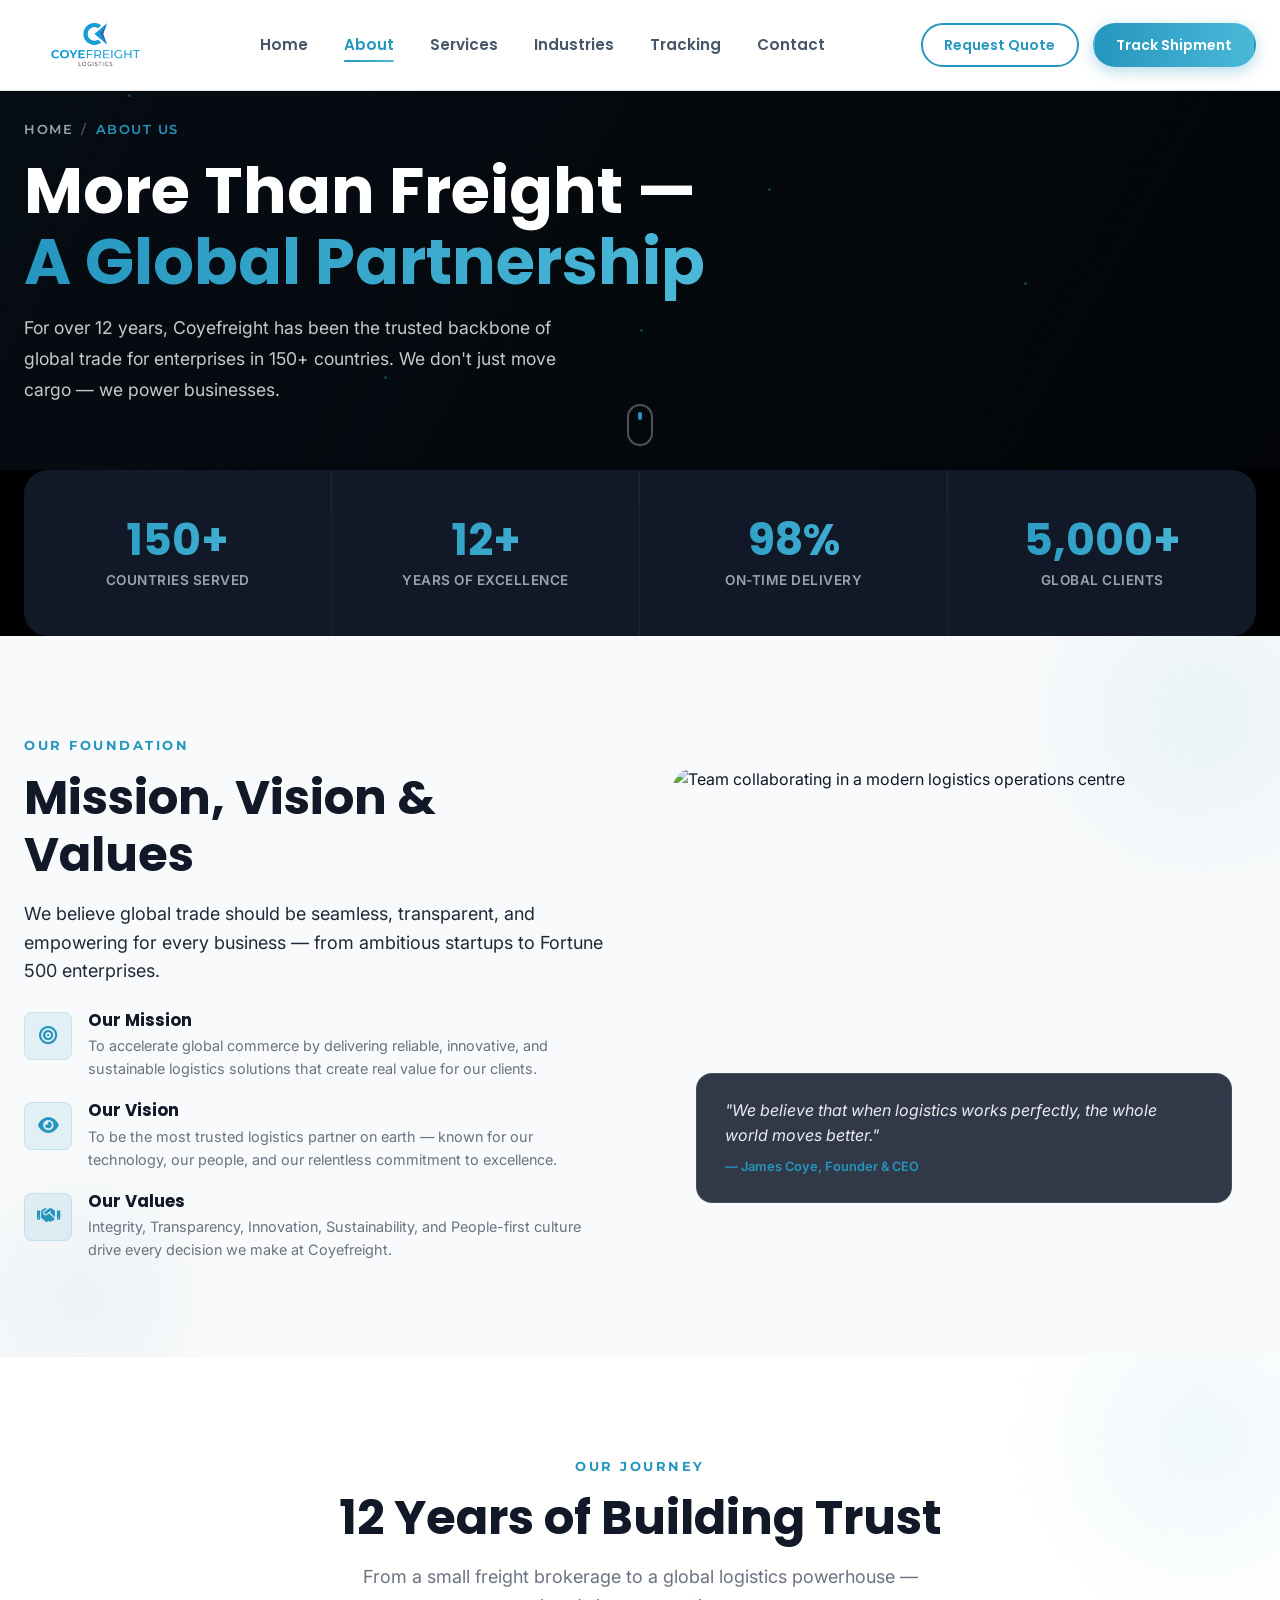
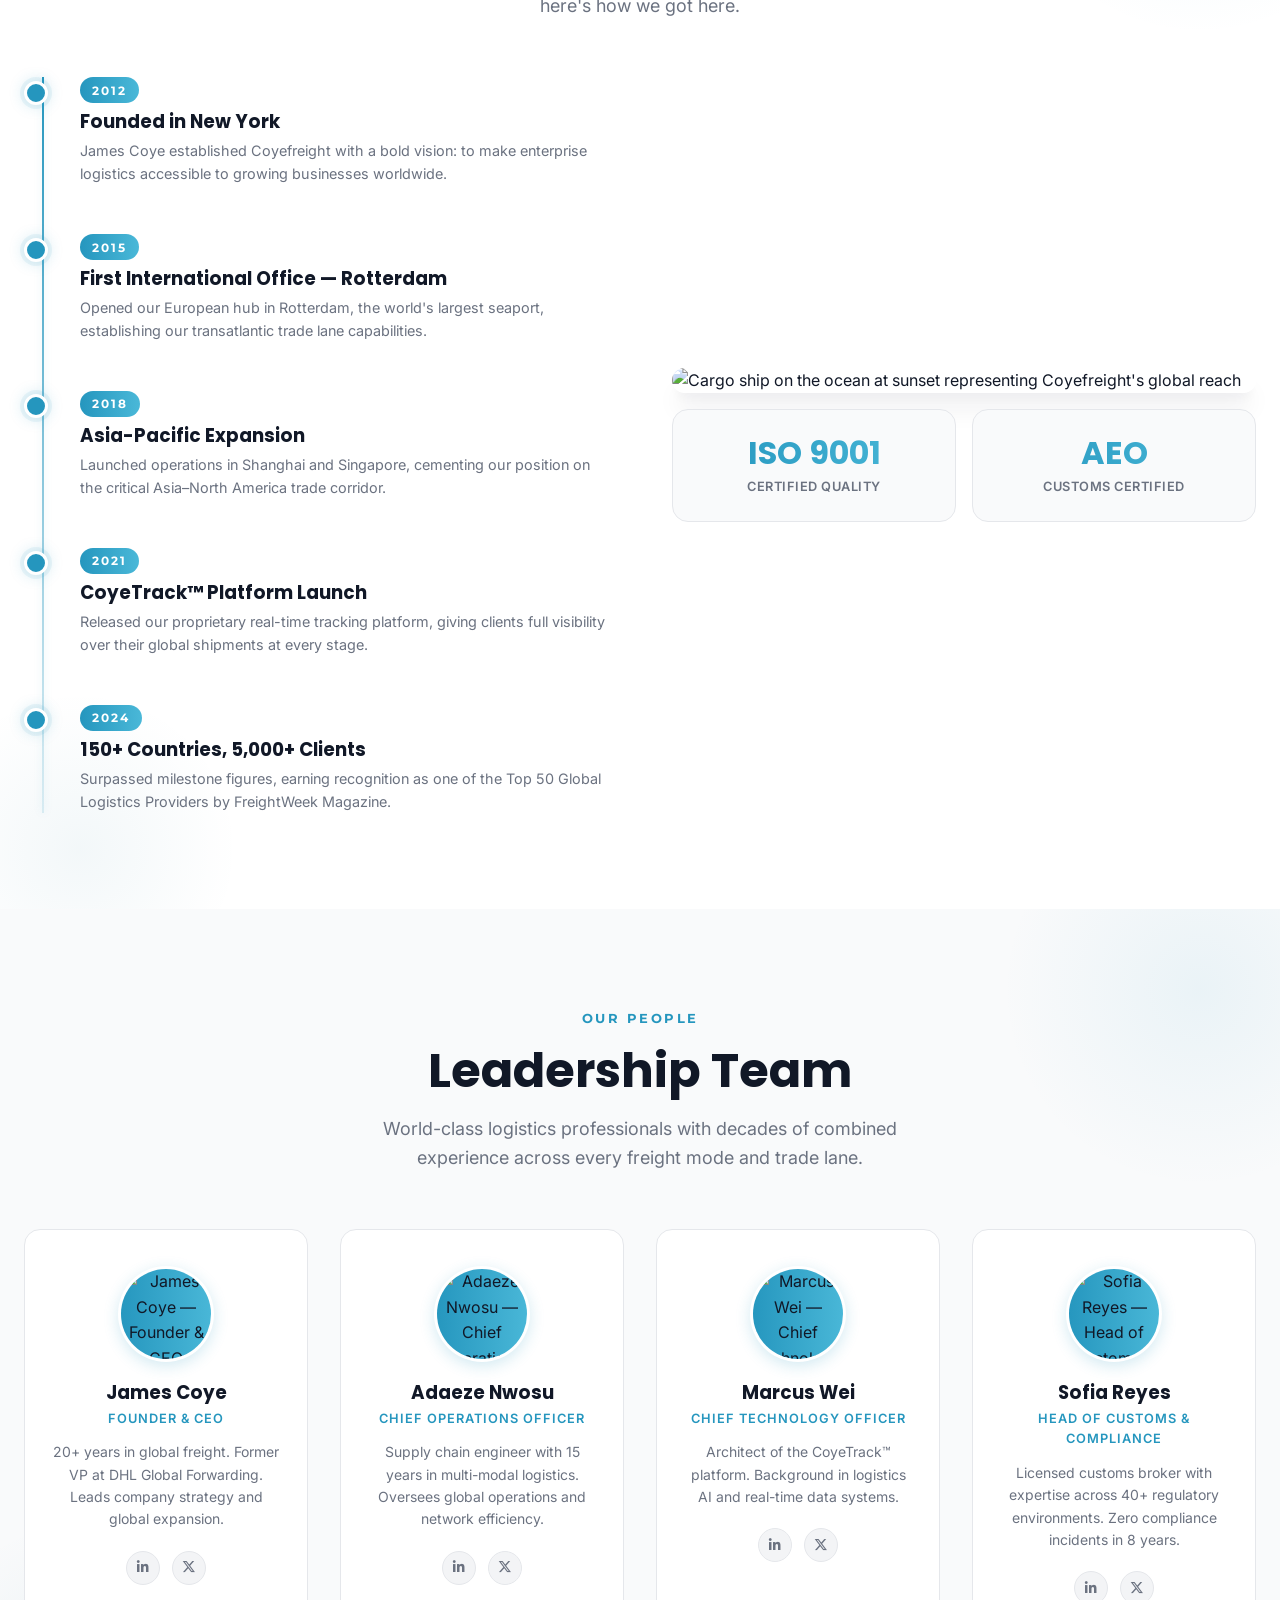
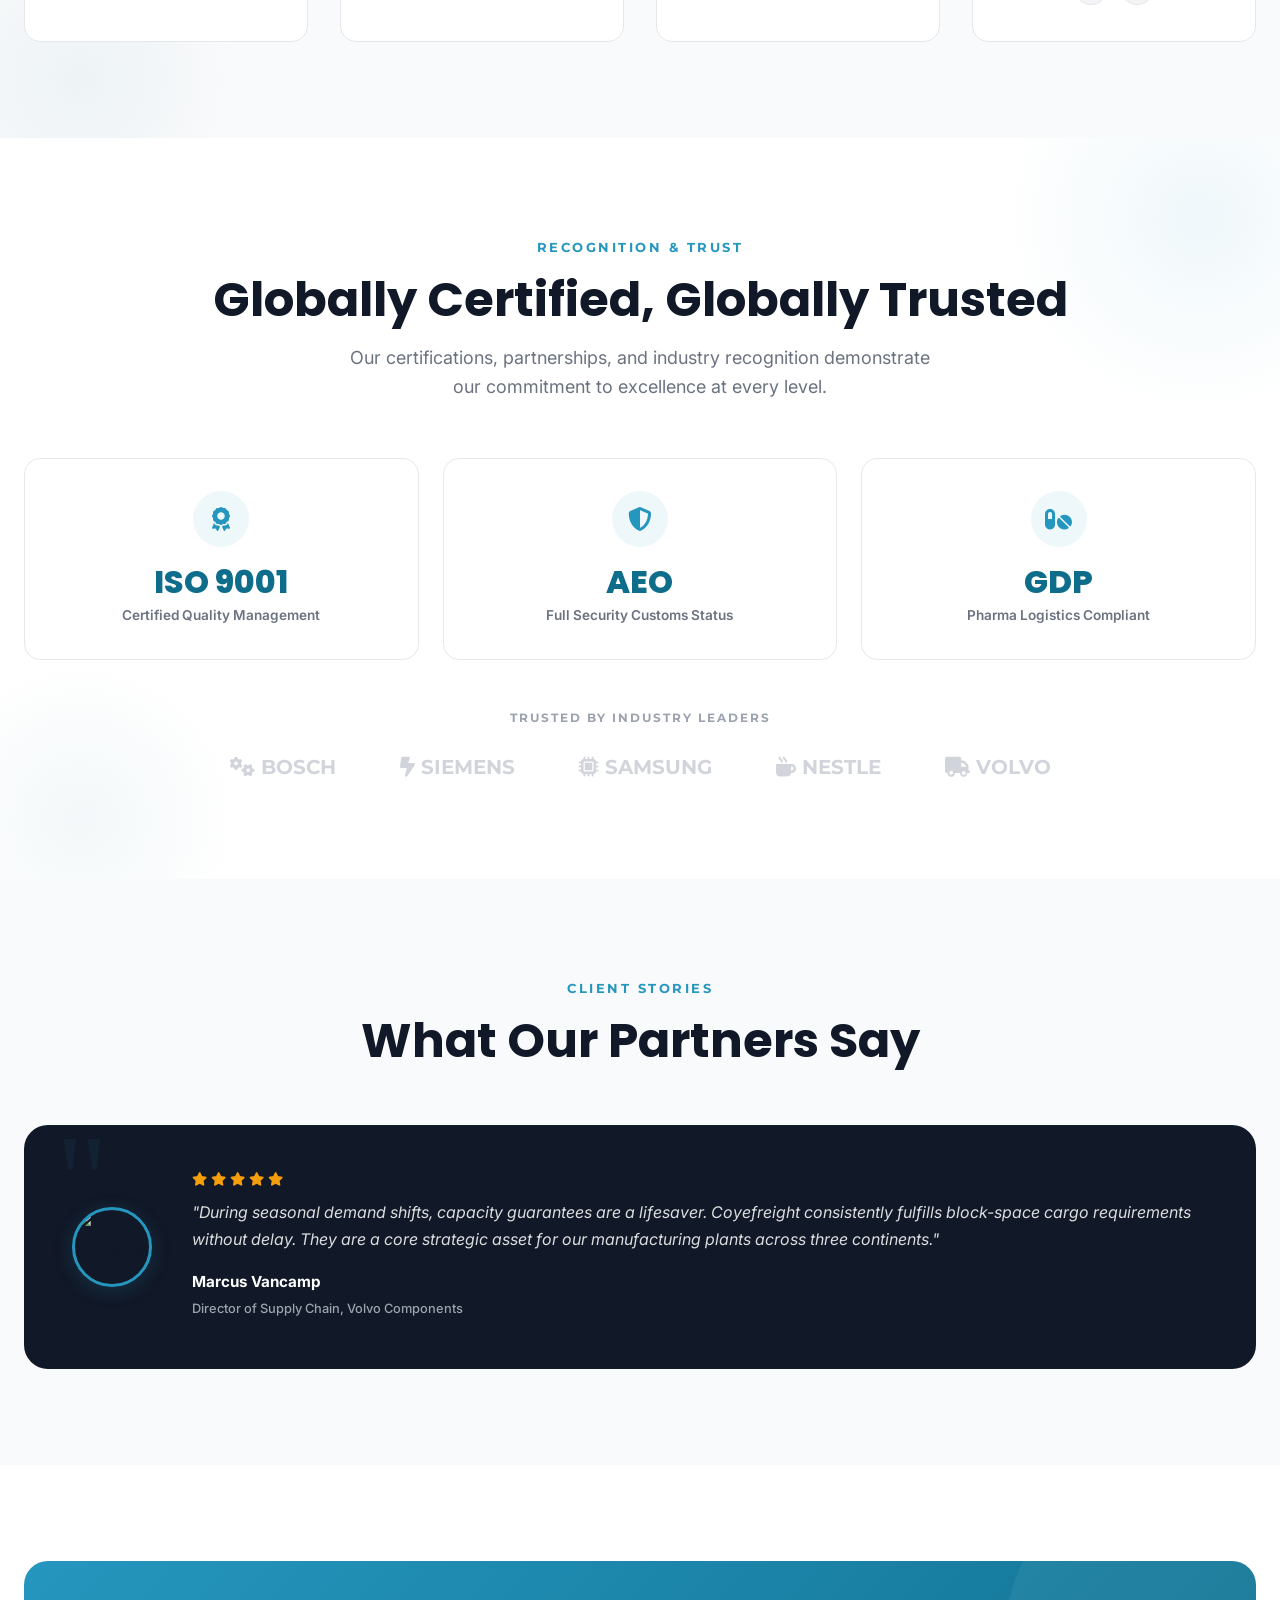
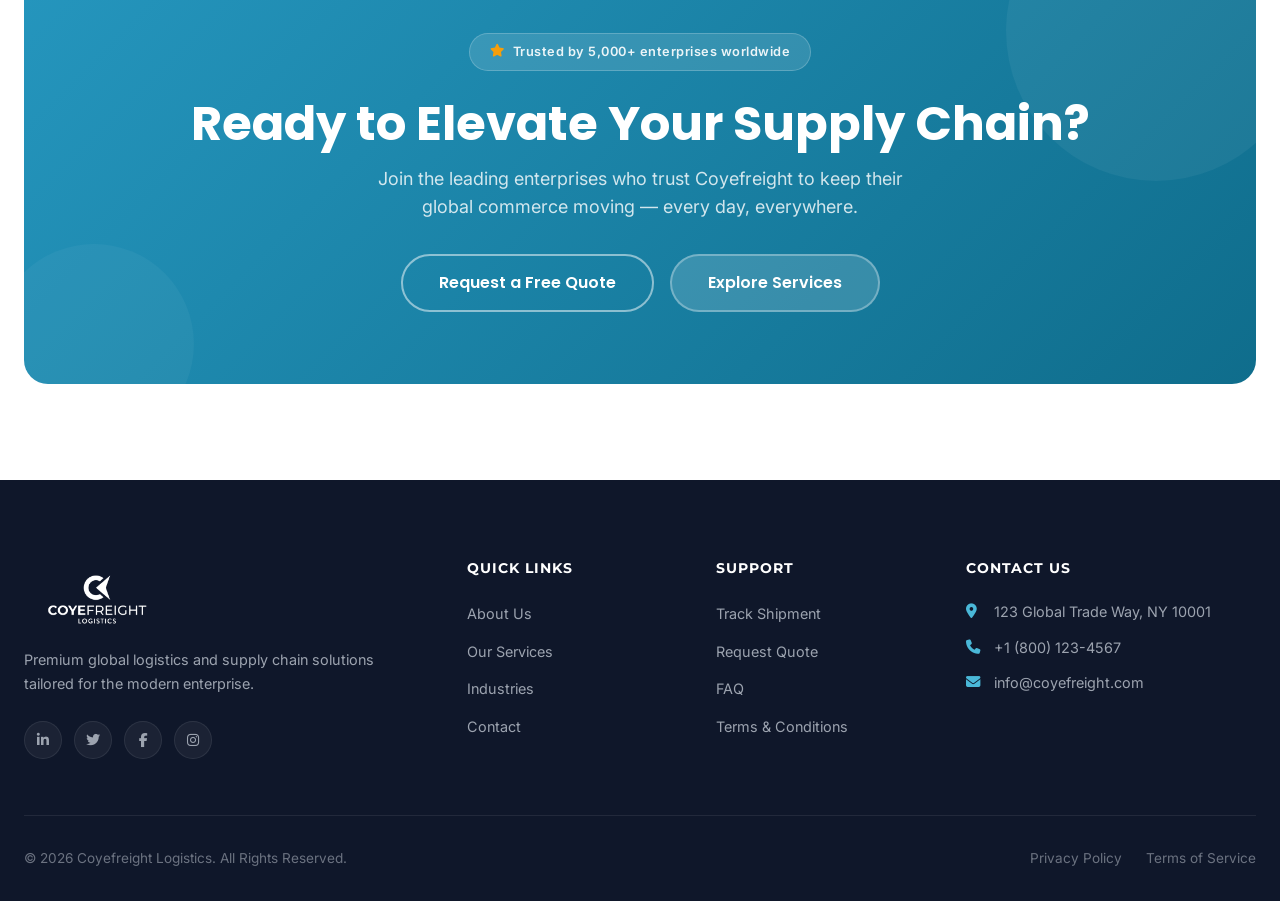
==== about.html @ 5f4f43d6 "Add files via upload coyefreight logistics" ====
<!DOCTYPE html>
<html lang="en">
<head>
    <meta charset="UTF-8">
    <meta name="viewport" content="width=device-width, initial-scale=1.0">
    <meta name="description" content="Learn about Coyefreight Logistics — our story, mission, global team, and the values that make us the world's most trusted freight forwarding partner.">
    <meta name="author" content="Coyefreight Logistics">
    <meta name="keywords" content="about Coyefreight, logistics company, freight forwarder, supply chain partner, global logistics team">
    <meta property="og:type" content="website">
    <meta property="og:url" content="https://www.coyefreight.com/about">
    <meta property="og:title" content="About Us | Coyefreight Logistics">
    <meta property="og:description" content="Over a decade of supply chain excellence. Discover who we are, what drives us, and how we deliver the world.">
    <meta property="og:image" content="https://images.unsplash.com/photo-1553413077-190dd305871c?q=80&w=1200&auto=format&fit=crop">
    <title>About Us | Coyefreight Logistics</title>

    <link rel="preconnect" href="https://fonts.googleapis.com">
    <link rel="preconnect" href="https://fonts.gstatic.com" crossorigin>
    <link href="https://fonts.googleapis.com/css2?family=Inter:wght@400;500;600;700&family=Montserrat:wght@600;700&family=Poppins:wght@500;600;700;800&display=swap" rel="stylesheet">
    <link rel="stylesheet" href="https://cdnjs.cloudflare.com/ajax/libs/font-awesome/6.4.0/css/all.min.css">

    <link rel="stylesheet" href="css/variables.css">
    <link rel="stylesheet" href="css/base.css">
    <link rel="stylesheet" href="css/components.css">
    <link rel="stylesheet" href="css/animations.css">
    <link rel="stylesheet" href="css/style.css">
    <link rel="stylesheet" href="css/pages.css">
</head>
<body>

    <!-- Header -->
    <header class="header scrolled" id="site-header">
        <div class="container nav-container">
            <a href="index.html" class="logo" aria-label="Coyefreight — Home">
                <img src="assets/images/coye-main%20logo.png" alt="Coyefreight Logistics Logo" class="logo-img">
            </a>
            <nav class="nav-menu" aria-label="Main navigation">
                <a href="index.html"      class="nav-link">Home</a>
                <a href="about.html"      class="nav-link active" aria-current="page">About</a>
                <a href="services.html"   class="nav-link">Services</a>
                <a href="industries.html" class="nav-link">Industries</a>
                <a href="tracking.html"   class="nav-link">Tracking</a>
                <a href="contact.html"    class="nav-link">Contact</a>
            </nav>
            <div class="nav-actions">
                <a href="contact.html#quote" class="btn btn-outline-dark">Request Quote</a>
                <a href="tracking.html"      class="btn btn-primary">Track Shipment</a>
            </div>
            <button class="mobile-menu-btn" id="mobile-menu-btn" aria-label="Toggle menu" aria-expanded="false" aria-controls="mobile-menu">
                <i class="fa-solid fa-bars" aria-hidden="true"></i>
            </button>
        </div>
        <div class="mobile-menu" id="mobile-menu" aria-hidden="true">
            <nav>
                <a href="index.html"      class="mobile-nav-link">Home</a>
                <a href="about.html"      class="mobile-nav-link">About</a>
                <a href="services.html"   class="mobile-nav-link">Services</a>
                <a href="industries.html" class="mobile-nav-link">Industries</a>
                <a href="tracking.html"   class="mobile-nav-link">Tracking</a>
                <a href="contact.html"    class="mobile-nav-link">Contact</a>
            </nav>
            <div class="mobile-nav-actions">
                <a href="contact.html#quote" class="btn btn-outline-dark">Request Quote</a>
                <a href="tracking.html"      class="btn btn-primary">Track Shipment</a>
            </div>
        </div>
    </header>

    <main>

        <!-- ============================================================ -->
        <!-- Page Hero — Premium                                          -->
        <!-- ============================================================ -->
        <section class="page-hero" aria-labelledby="about-hero-heading">
            <img src="https://images.unsplash.com/photo-1553413077-190dd305871c?q=80&w=2070&auto=format&fit=crop" alt="Global logistics team collaborating in a modern office" class="page-hero-bg" loading="eager">
            <div class="page-hero-overlay" aria-hidden="true"></div>
            <div class="page-hero-particles" aria-hidden="true">
                <span class="particle"></span><span class="particle"></span><span class="particle"></span>
                <span class="particle"></span><span class="particle"></span><span class="particle"></span>
            </div>
            <div class="container">
                <div class="page-hero-content animate-on-scroll fade-in-left">
                    <nav class="breadcrumb" aria-label="Breadcrumb">
                        <a href="index.html">Home</a>
                        <span class="sep" aria-hidden="true">/</span>
                        <span class="current">About Us</span>
                    </nav>
                    <h1 id="about-hero-heading">More Than Freight —<br><span class="gradient-text">A Global Partnership</span></h1>
                    <p>For over 12 years, Coyefreight has been the trusted backbone of global trade for enterprises in 150+ countries. We don't just move cargo — we power businesses.</p>
                </div>
            </div>
            <div class="page-hero-scroll" aria-hidden="true"></div>
        </section>

        <!-- ============================================================ -->
        <!-- Stats Bar — Animated Counters                                -->
        <!-- ============================================================ -->
        <section class="bg-black" style="padding: 0;" aria-label="Company statistics">
            <div class="container" style="padding-top:0; padding-bottom:0;">
                <div class="stats-bar animate-on-scroll">
                    <div class="stats-bar-item">
                        <h3 class="gradient-text" data-count="150" aria-label="150 plus countries">150+</h3>
                        <p>Countries Served</p>
                    </div>
                    <div class="stats-bar-item">
                        <h3 class="gradient-text" data-count="12" aria-label="12 plus years">12+</h3>
                        <p>Years of Excellence</p>
                    </div>
                    <div class="stats-bar-item">
                        <h3 class="gradient-text" data-count="98" aria-label="98 percent on-time">98%</h3>
                        <p>On-Time Delivery</p>
                    </div>
                    <div class="stats-bar-item">
                        <h3 class="gradient-text" data-count="5000" aria-label="5000 plus clients">5,000+</h3>
                        <p>Global Clients</p>
                    </div>
                </div>
            </div>
        </section>

        <!-- ============================================================ -->
        <!-- Mission & Vision — Premium Split                             -->
        <!-- ============================================================ -->
        <section class="bg-gray section-decorated" aria-labelledby="mission-heading">
            <div class="container">
                <div class="content-split animate-on-scroll">
                    <div>
                        <span class="section-subtitle">Our Foundation</span>
                        <h2 id="mission-heading">Mission, Vision &amp; Values</h2>
                        <p>We believe global trade should be seamless, transparent, and empowering for every business — from ambitious startups to Fortune 500 enterprises.</p>
                        <ul class="feature-list">
                            <li>
                                <div class="feat-icon" aria-hidden="true"><i class="fa-solid fa-bullseye"></i></div>
                                <div class="feat-text">
                                    <h4>Our Mission</h4>
                                    <p>To accelerate global commerce by delivering reliable, innovative, and sustainable logistics solutions that create real value for our clients.</p>
                                </div>
                            </li>
                            <li>
                                <div class="feat-icon" aria-hidden="true"><i class="fa-solid fa-eye"></i></div>
                                <div class="feat-text">
                                    <h4>Our Vision</h4>
                                    <p>To be the most trusted logistics partner on earth — known for our technology, our people, and our relentless commitment to excellence.</p>
                                </div>
                            </li>
                            <li>
                                <div class="feat-icon" aria-hidden="true"><i class="fa-solid fa-handshake"></i></div>
                                <div class="feat-text">
                                    <h4>Our Values</h4>
                                    <p>Integrity, Transparency, Innovation, Sustainability, and People-first culture drive every decision we make at Coyefreight.</p>
                                </div>
                            </li>
                        </ul>
                    </div>
                    <div style="position:relative; border-radius: var(--border-radius-lg); overflow: hidden; min-height: 460px;">
                        <img src="https://images.unsplash.com/photo-1600880292203-757bb62b4baf?q=80&w=2070&auto=format&fit=crop" alt="Team collaborating in a modern logistics operations centre" style="width:100%; height:100%; object-fit:cover; border-radius:var(--border-radius-lg);" loading="lazy">
                        <div style="position:absolute; bottom:1.5rem; left:1.5rem; right:1.5rem; background:rgba(15,23,42,0.85); backdrop-filter:blur(16px); border:1px solid rgba(255,255,255,0.1); border-radius:var(--border-radius-md); padding:1.5rem 1.75rem; color:white;">
                            <p style="margin:0; font-size:1rem; font-style:italic; color:rgba(255,255,255,0.9); line-height:1.6;">"We believe that when logistics works perfectly, the whole world moves better."</p>
                            <p style="margin:0.5rem 0 0; font-size:0.8rem; color:var(--color-primary); font-weight:600;">— James Coye, Founder &amp; CEO</p>
                        </div>
                    </div>
                </div>
            </div>
        </section>

        <!-- ============================================================ -->
        <!-- Our Story / History — Premium Timeline                       -->
        <!-- ============================================================ -->
        <section class="section-decorated" aria-labelledby="history-heading">
            <div class="container">
                <div class="section-header animate-on-scroll">
                    <span class="section-subtitle">Our Journey</span>
                    <h2 id="history-heading">12 Years of Building Trust</h2>
                    <p>From a small freight brokerage to a global logistics powerhouse — here's how we got here.</p>
                </div>
                <div class="content-split animate-on-scroll">
                    <div class="history-timeline">
                        <div class="history-item">
                            <div class="history-dot" aria-hidden="true"></div>
                            <span class="history-year">2012</span>
                            <h3>Founded in New York</h3>
                            <p>James Coye established Coyefreight with a bold vision: to make enterprise logistics accessible to growing businesses worldwide.</p>
                        </div>
                        <div class="history-item">
                            <div class="history-dot" aria-hidden="true"></div>
                            <span class="history-year">2015</span>
                            <h3>First International Office — Rotterdam</h3>
                            <p>Opened our European hub in Rotterdam, the world's largest seaport, establishing our transatlantic trade lane capabilities.</p>
                        </div>
                        <div class="history-item">
                            <div class="history-dot" aria-hidden="true"></div>
                            <span class="history-year">2018</span>
                            <h3>Asia-Pacific Expansion</h3>
                            <p>Launched operations in Shanghai and Singapore, cementing our position on the critical Asia–North America trade corridor.</p>
                        </div>
                        <div class="history-item">
                            <div class="history-dot" aria-hidden="true"></div>
                            <span class="history-year">2021</span>
                            <h3>CoyeTrack™ Platform Launch</h3>
                            <p>Released our proprietary real-time tracking platform, giving clients full visibility over their global shipments at every stage.</p>
                        </div>
                        <div class="history-item">
                            <div class="history-dot" aria-hidden="true"></div>
                            <span class="history-year">2024</span>
                            <h3>150+ Countries, 5,000+ Clients</h3>
                            <p>Surpassed milestone figures, earning recognition as one of the Top 50 Global Logistics Providers by FreightWeek Magazine.</p>
                        </div>
                    </div>
                    <div>
                        <img src="https://images.unsplash.com/photo-1494412574643-ff11b0a5c1c3?q=80&w=2070&auto=format&fit=crop" alt="Cargo ship on the ocean at sunset representing Coyefreight's global reach" style="width:100%; border-radius:var(--border-radius-lg); box-shadow:var(--shadow-xl);" loading="lazy">
                        <div style="display:grid; grid-template-columns:1fr 1fr; gap:1rem; margin-top:1rem;">
                            <div style="background:var(--color-gray-50); border:1.5px solid var(--color-gray-200); border-radius:var(--border-radius-md); padding:1.5rem; text-align:center; transition: all 0.3s ease;" class="animate-on-scroll">
                                <h3 class="gradient-text" style="margin-bottom:0.25rem;">ISO 9001</h3>
                                <p style="font-size:0.8rem; color:var(--color-gray-500); margin:0; font-weight:600; text-transform:uppercase; letter-spacing:0.5px;">Certified Quality</p>
                            </div>
                            <div style="background:var(--color-gray-50); border:1.5px solid var(--color-gray-200); border-radius:var(--border-radius-md); padding:1.5rem; text-align:center; transition: all 0.3s ease;" class="animate-on-scroll">
                                <h3 class="gradient-text" style="margin-bottom:0.25rem;">AEO</h3>
                                <p style="font-size:0.8rem; color:var(--color-gray-500); margin:0; font-weight:600; text-transform:uppercase; letter-spacing:0.5px;">Customs Certified</p>
                            </div>
                        </div>
                    </div>
                </div>
            </div>
        </section>

        <!-- ============================================================ -->
        <!-- Leadership Team — Premium with Avatars & Social              -->
        <!-- ============================================================ -->
        <section class="bg-gray section-decorated" aria-labelledby="team-heading">
            <div class="container">
                <div class="section-header animate-on-scroll">
                    <span class="section-subtitle">Our People</span>
                    <h2 id="team-heading">Leadership Team</h2>
                    <p>World-class logistics professionals with decades of combined experience across every freight mode and trade lane.</p>
                </div>
                <div class="team-grid">
                    <div class="team-card animate-on-scroll">
                        <img src="https://images.unsplash.com/photo-1560250097-0b93528c311a?q=80&w=256&auto=format&fit=crop&facepad=2" alt="James Coye — Founder & CEO" class="team-avatar">
                        <h3>James Coye</h3>
                        <span class="role">Founder &amp; CEO</span>
                        <p>20+ years in global freight. Former VP at DHL Global Forwarding. Leads company strategy and global expansion.</p>
                        <div class="team-social">
                            <a href="#" aria-label="James Coye LinkedIn"><i class="fa-brands fa-linkedin-in" aria-hidden="true"></i></a>
                            <a href="#" aria-label="James Coye Twitter"><i class="fa-brands fa-x-twitter" aria-hidden="true"></i></a>
                        </div>
                    </div>
                    <div class="team-card animate-on-scroll" style="transition-delay:0.1s">
                        <img src="https://images.unsplash.com/photo-1573497019940-1c28c88b4f3e?q=80&w=256&auto=format&fit=crop&facepad=2" alt="Adaeze Nwosu — Chief Operations Officer" class="team-avatar">
                        <h3>Adaeze Nwosu</h3>
                        <span class="role">Chief Operations Officer</span>
                        <p>Supply chain engineer with 15 years in multi-modal logistics. Oversees global operations and network efficiency.</p>
                        <div class="team-social">
                            <a href="#" aria-label="Adaeze Nwosu LinkedIn"><i class="fa-brands fa-linkedin-in" aria-hidden="true"></i></a>
                            <a href="#" aria-label="Adaeze Nwosu Twitter"><i class="fa-brands fa-x-twitter" aria-hidden="true"></i></a>
                        </div>
                    </div>
                    <div class="team-card animate-on-scroll" style="transition-delay:0.2s">
                        <img src="https://images.unsplash.com/photo-1507003211169-0a1dd7228f2d?q=80&w=256&auto=format&fit=crop&facepad=2" alt="Marcus Wei — Chief Technology Officer" class="team-avatar">
                        <h3>Marcus Wei</h3>
                        <span class="role">Chief Technology Officer</span>
                        <p>Architect of the CoyeTrack™ platform. Background in logistics AI and real-time data systems.</p>
                        <div class="team-social">
                            <a href="#" aria-label="Marcus Wei LinkedIn"><i class="fa-brands fa-linkedin-in" aria-hidden="true"></i></a>
                            <a href="#" aria-label="Marcus Wei Twitter"><i class="fa-brands fa-x-twitter" aria-hidden="true"></i></a>
                        </div>
                    </div>
                    <div class="team-card animate-on-scroll" style="transition-delay:0.3s">
                        <img src="https://images.unsplash.com/photo-1580489944761-15a19d654956?q=80&w=256&auto=format&fit=crop&facepad=2" alt="Sofia Reyes — Head of Customs & Compliance" class="team-avatar">
                        <h3>Sofia Reyes</h3>
                        <span class="role">Head of Customs &amp; Compliance</span>
                        <p>Licensed customs broker with expertise across 40+ regulatory environments. Zero compliance incidents in 8 years.</p>
                        <div class="team-social">
                            <a href="#" aria-label="Sofia Reyes LinkedIn"><i class="fa-brands fa-linkedin-in" aria-hidden="true"></i></a>
                            <a href="#" aria-label="Sofia Reyes Twitter"><i class="fa-brands fa-x-twitter" aria-hidden="true"></i></a>
                        </div>
                    </div>
                </div>
            </div>
        </section>

        <!-- ============================================================ -->
        <!-- Trust & Certifications Section — NEW                         -->
        <!-- ============================================================ -->
        <section class="section-decorated" aria-labelledby="trust-heading">
            <div class="container">
                <div class="section-header animate-on-scroll">
                    <span class="section-subtitle">Recognition & Trust</span>
                    <h2 id="trust-heading">Globally Certified, Globally Trusted</h2>
                    <p>Our certifications, partnerships, and industry recognition demonstrate our commitment to excellence at every level.</p>
                </div>

                <div class="service-stats-row animate-on-scroll">
                    <div class="service-stat-card">
                        <div class="stat-icon" aria-hidden="true"><i class="fa-solid fa-award"></i></div>
                        <h3>ISO 9001</h3>
                        <p>Certified Quality Management</p>
                    </div>
                    <div class="service-stat-card">
                        <div class="stat-icon" aria-hidden="true"><i class="fa-solid fa-shield-halved"></i></div>
                        <h3>AEO</h3>
                        <p>Full Security Customs Status</p>
                    </div>
                    <div class="service-stat-card">
                        <div class="stat-icon" aria-hidden="true"><i class="fa-solid fa-pills"></i></div>
                        <h3>GDP</h3>
                        <p>Pharma Logistics Compliant</p>
                    </div>
                </div>

                <!-- Trusted Brands Row -->
                <div style="margin-top:3rem; text-align:center;" class="animate-on-scroll">
                    <p style="font-family:var(--font-accent); font-size:0.75rem; font-weight:700; text-transform:uppercase; color:var(--color-gray-400); letter-spacing:2px; margin-bottom:1.5rem;">Trusted by Industry Leaders</p>
                    <div style="display:flex; justify-content:center; align-items:center; gap:4rem; flex-wrap:wrap;">
                        <span style="font-family:var(--font-accent); font-size:1.25rem; font-weight:700; color:var(--color-gray-300);"><i class="fa-solid fa-gears" aria-hidden="true"></i> BOSCH</span>
                        <span style="font-family:var(--font-accent); font-size:1.25rem; font-weight:700; color:var(--color-gray-300);"><i class="fa-solid fa-bolt-lightning" aria-hidden="true"></i> SIEMENS</span>
                        <span style="font-family:var(--font-accent); font-size:1.25rem; font-weight:700; color:var(--color-gray-300);"><i class="fa-solid fa-microchip" aria-hidden="true"></i> SAMSUNG</span>
                        <span style="font-family:var(--font-accent); font-size:1.25rem; font-weight:700; color:var(--color-gray-300);"><i class="fa-solid fa-mug-hot" aria-hidden="true"></i> NESTLE</span>
                        <span style="font-family:var(--font-accent); font-size:1.25rem; font-weight:700; color:var(--color-gray-300);"><i class="fa-solid fa-truck" aria-hidden="true"></i> VOLVO</span>
                    </div>
                </div>
            </div>
        </section>

        <!-- ============================================================ -->
        <!-- Client Testimonial — NEW                                      -->
        <!-- ============================================================ -->
        <section class="bg-gray" aria-labelledby="about-testimonial-heading">
            <div class="container">
                <div class="section-header animate-on-scroll">
                    <span class="section-subtitle">Client Stories</span>
                    <h2 id="about-testimonial-heading">What Our Partners Say</h2>
                </div>
                <div class="testimonial-strip animate-on-scroll">
                    <img src="https://images.unsplash.com/photo-1472099645785-5658abf4ff4e?q=80&w=160&auto=format&fit=crop&facepad=2&blur=0" alt="Marcus Vancamp" class="testimonial-strip-avatar">
                    <div class="testimonial-strip-content">
                        <div class="stars" aria-label="5 stars"><i class="fa-solid fa-star"></i><i class="fa-solid fa-star"></i><i class="fa-solid fa-star"></i><i class="fa-solid fa-star"></i><i class="fa-solid fa-star"></i></div>
                        <p class="quote">"During seasonal demand shifts, capacity guarantees are a lifesaver. Coyefreight consistently fulfills block-space cargo requirements without delay. They are a core strategic asset for our manufacturing plants across three continents."</p>
                        <span class="client-name">Marcus Vancamp</span><br>
                        <span class="client-role">Director of Supply Chain, Volvo Components</span>
                    </div>
                </div>
            </div>
        </section>

        <!-- ============================================================ -->
        <!-- CTA Strip — Premium                                          -->
        <!-- ============================================================ -->
        <section aria-label="Call to action">
            <div class="container">
                <div class="cta-strip animate-on-scroll">
                    <span class="cta-trust-badge"><i class="fa-solid fa-star" aria-hidden="true"></i> Trusted by 5,000+ enterprises worldwide</span>
                    <h2>Ready to Elevate Your Supply Chain?</h2>
                    <p>Join the leading enterprises who trust Coyefreight to keep their global commerce moving — every day, everywhere.</p>
                    <div class="btn-cta-group">
                        <a href="contact.html#quote" class="btn btn-outline" id="about-cta-quote">Request a Free Quote</a>
                        <a href="services.html"       class="btn" style="background:rgba(255,255,255,0.15); color:#fff; border:2px solid rgba(255,255,255,0.3);" id="about-cta-services">Explore Services</a>
                    </div>
                </div>
            </div>
        </section>

    </main>

    <!-- Footer -->
    <footer class="footer" role="contentinfo">
        <div class="container">
            <div class="footer-grid">
                <div class="footer-col">
                    <a href="index.html" class="logo footer-logo"><img src="assets/images/coye-main%20logo.png" alt="Coyefreight Logistics Logo" class="logo-img"></a>
                    <p class="footer-text">Premium global logistics and supply chain solutions tailored for the modern enterprise.</p>
                    <div class="social-links" aria-label="Social media links">
                        <a href="#" class="social-link" aria-label="LinkedIn"><i class="fa-brands fa-linkedin-in" aria-hidden="true"></i></a>
                        <a href="#" class="social-link" aria-label="Twitter"><i class="fa-brands fa-twitter" aria-hidden="true"></i></a>
                        <a href="#" class="social-link" aria-label="Facebook"><i class="fa-brands fa-facebook-f" aria-hidden="true"></i></a>
                        <a href="#" class="social-link" aria-label="Instagram"><i class="fa-brands fa-instagram" aria-hidden="true"></i></a>
                    </div>
                </div>
                <div class="footer-col">
                    <h4>Quick Links</h4>
                    <ul class="footer-links">
                        <li><a href="about.html">About Us</a></li>
                        <li><a href="services.html">Our Services</a></li>
                        <li><a href="industries.html">Industries</a></li>
                        <li><a href="contact.html">Contact</a></li>
                    </ul>
                </div>
                <div class="footer-col">
                    <h4>Support</h4>
                    <ul class="footer-links">
                        <li><a href="tracking.html">Track Shipment</a></li>
                        <li><a href="contact.html#quote">Request Quote</a></li>
                        <li><a href="contact.html#faq">FAQ</a></li>
                        <li><a href="contact.html">Terms &amp; Conditions</a></li>
                    </ul>
                </div>
                <div class="footer-col">
                    <h4>Contact Us</h4>
                    <address class="footer-contact" style="font-style:normal;">
                        <p><i class="fa-solid fa-location-dot" aria-hidden="true"></i> 123 Global Trade Way, NY 10001</p>
                        <p><i class="fa-solid fa-phone" aria-hidden="true"></i> <a href="tel:+18001234567">+1 (800) 123-4567</a></p>
                        <p><i class="fa-solid fa-envelope" aria-hidden="true"></i> <a href="mailto:info@coyefreight.com">info@coyefreight.com</a></p>
                    </address>
                </div>
            </div>
            <div class="footer-bottom">
                <p>&copy; <span id="footer-year"></span> Coyefreight Logistics. All Rights Reserved.</p>
                <nav aria-label="Footer legal">
                    <a href="contact.html">Privacy Policy</a>
                    <a href="contact.html">Terms of Service</a>
                </nav>
            </div>
        </div>
    </footer>

    <button id="back-to-top" class="back-to-top" aria-label="Back to top"><i class="fa-solid fa-chevron-up" aria-hidden="true"></i></button>

    <script src="js/pages.js"></script>
</body>
</html>
---- css/variables.css ----
:root {
  /* Brand Colors */
  --color-primary: #2596be;
  --color-primary-dark: #0f6d8c;
  --color-primary-light: #4ab8d8;
  --color-accent: #f59e0b;
  --color-success: #22c55e;
  --color-black: #000000;
  --color-white: #ffffff;
  
  /* Gray Scale — full set */
  --color-gray-50:  #f9fafb;
  --color-gray-100: #f3f4f6;
  --color-gray-200: #e5e7eb;
  --color-gray-300: #d1d5db;
  --color-gray-400: #9ca3af;
  --color-gray-500: #6b7280;
  --color-gray-600: #4b5563;
  --color-gray-700: #374151;
  --color-gray-800: #1f2937;
  --color-gray-900: #111827;

  /* Light Theme Surfaces & Text */
  --color-surface: #ffffff;
  --color-surface-alt: #f8fafc;
  --color-surface-border: #e2e8f0;
  --color-navy: #0f172a;
  --color-navy-light: #1e293b;
  --color-navy-muted: #475569;

  /* Premium Gradients */
  --gradient-premium-1: linear-gradient(135deg, var(--color-primary) 0%, var(--color-primary-dark) 100%);
  --gradient-premium-2: linear-gradient(90deg, var(--color-primary), var(--color-primary-light));
  --gradient-premium-3: linear-gradient(145deg, var(--color-surface) 0%, var(--color-gray-100) 100%);
  --gradient-hero: linear-gradient(135deg, rgba(15, 23, 42, 0.9) 0%, rgba(30, 41, 59, 0.8) 100%);
  
  /* Typography */
  --font-primary: 'Inter', sans-serif;
  --font-secondary: 'Poppins', sans-serif;
  --font-accent: 'Montserrat', sans-serif;

  /* Glassmorphism — Light Theme Default */
  --glass-bg: rgba(255, 255, 255, 0.7);
  --glass-bg-light: rgba(255, 255, 255, 0.85);
  --glass-border: rgba(0, 0, 0, 0.08);
  --glass-shadow: 0 8px 32px 0 rgba(15, 23, 42, 0.06);
  --glass-bg-dark: rgba(255, 255, 255, 0.95);

  /* Shadows */
  --shadow-sm: 0 1px 2px 0 rgba(0, 0, 0, 0.05);
  --shadow-md: 0 4px 6px -1px rgba(15, 23, 42, 0.06), 0 2px 4px -1px rgba(15, 23, 42, 0.04);
  --shadow-lg: 0 10px 15px -3px rgba(15, 23, 42, 0.08), 0 4px 6px -2px rgba(15, 23, 42, 0.04);
  --shadow-xl: 0 20px 25px -5px rgba(15, 23, 42, 0.08), 0 10px 10px -5px rgba(15, 23, 42, 0.04);
  --shadow-glow: 0 0 15px rgba(37, 150, 190, 0.25);
  --shadow-glow-strong: 0 0 25px rgba(37, 150, 190, 0.45);

  /* Transitions */
  --transition-fast: 0.2s ease;
  --transition-normal: 0.3s ease;
  --transition-slow: 0.5s ease;

  /* Spacing / Layout */
  --section-padding: 6rem 0;
  --border-radius-sm: 8px;
  --border-radius-md: 16px;
  --border-radius-lg: 24px;
  --border-radius-pill: 50px;
}
---- css/base.css ----
* {
  margin: 0;
  padding: 0;
  box-sizing: border-box;
}

html {
  scroll-behavior: smooth;
}

body {
  font-family: var(--font-primary);
  color: var(--color-gray-900);
  background-color: var(--color-white);
  line-height: 1.6;
  overflow-x: hidden;
}

h1, h2, h3, h4, h5, h6 {
  font-family: var(--font-secondary);
  font-weight: 700;
  line-height: 1.2;
  margin-bottom: 1rem;
}

h1 {
  font-size: clamp(2.5rem, 5vw, 4.5rem);
}

h2 {
  font-size: clamp(2rem, 4vw, 3rem);
}

h3 {
  font-size: clamp(1.5rem, 3vw, 2rem);
}

p {
  margin-bottom: 1.5rem;
  font-size: 1.125rem;
  color: var(--color-gray-800);
}

a {
  text-decoration: none;
  color: inherit;
  transition: color var(--transition-normal);
}

img {
  max-width: 100%;
  height: auto;
  display: block;
}

ul {
  list-style: none;
}

/* Container */
.container {
  width: 100%;
  max-width: 1280px;
  margin: 0 auto;
  padding: 0 1.5rem;
}

/* Section */
section {
  padding: 6rem 0;
  position: relative;
}

/* Utility Classes */
.text-center  { text-align: center; }
.text-left    { text-align: left; }
.text-right   { text-align: right; }
.text-primary { color: var(--color-primary); }
.text-white   { color: var(--color-white); }
.bg-black     { background-color: var(--color-black); color: var(--color-white); }
.bg-gray      { background-color: var(--color-gray-100); }
.flex-center  { display: flex; align-items: center; justify-content: center; }
.visually-hidden {
  position: absolute;
  width: 1px;
  height: 1px;
  padding: 0;
  margin: -1px;
  overflow: hidden;
  clip: rect(0, 0, 0, 0);
  white-space: nowrap;
  border: 0;
}

/* Gradient Text */
.gradient-text {
  background: var(--gradient-premium-2);
  -webkit-background-clip: text;
  -webkit-text-fill-color: transparent;
  background-clip: text;
  color: transparent;
}

/* Animated Glow — corrected for text elements (text-shadow) */
.animated-glow {
  animation: textGlow 2.5s ease-in-out infinite alternate;
}

@keyframes textGlow {
  from { filter: drop-shadow(0 0 6px rgba(37, 150, 190, 0.3)); }
  to   { filter: drop-shadow(0 0 18px rgba(37, 150, 190, 0.8)); }
}
---- css/components.css ----
/* ==========================================================================
   Buttons
   ========================================================================== */
.btn {
  display: inline-flex;
  align-items: center;
  justify-content: center;
  gap: 0.5rem;
  padding: 0.875rem 2.25rem;
  font-family: var(--font-secondary);
  font-weight: 600;
  font-size: 1rem;
  border-radius: var(--border-radius-pill);
  cursor: pointer;
  transition: all var(--transition-normal);
  border: 2px solid transparent;
  position: relative;
  overflow: hidden;
  z-index: 1;
  text-decoration: none;
  white-space: nowrap;
}

/* Ripple overlay on hover */
.btn::before {
  content: '';
  position: absolute;
  top: 0;
  left: 0;
  width: 100%;
  height: 100%;
  background: rgba(255,255,255,0.12);
  z-index: -1;
  opacity: 0;
  transition: opacity var(--transition-fast);
}

.btn:hover::before {
  opacity: 1;
}

/* Primary */
.btn-primary {
  background: var(--gradient-premium-2);
  color: var(--color-white);
  border-color: transparent;
  box-shadow: 0 4px 15px rgba(37,150,190,0.35);
}

.btn-primary:hover {
  box-shadow: var(--shadow-glow-strong);
  transform: translateY(-2px);
}

.btn-primary:active {
  transform: translateY(0);
  box-shadow: var(--shadow-glow);
}

/* Outline — works on both dark and light backgrounds */
.btn-outline {
  background: transparent;
  color: var(--color-white);
  border-color: rgba(255,255,255,0.5);
}

.btn-outline:hover {
  background: rgba(255,255,255,0.1);
  border-color: var(--color-white);
  transform: translateY(-2px);
}

/* Outline variant for light backgrounds (Primary colored text/border) */
.btn-outline-dark {
  background: transparent;
  color: var(--color-primary);
  border-color: var(--color-primary);
}

.btn-outline-dark:hover {
  background: var(--color-primary);
  color: var(--color-white);
  transform: translateY(-2px);
}

/* Outline variant for light backgrounds (Navy/Slate text/border) */
.btn-outline-navy {
  background: transparent;
  color: var(--color-navy);
  border-color: var(--color-navy-light);
}

.btn-outline-navy:hover {
  background: var(--color-navy);
  color: var(--color-white);
  border-color: var(--color-navy);
  transform: translateY(-2px);
}

/* Light Card Component */
.card-light {
  background: var(--color-surface);
  border: 1px solid var(--color-surface-border);
  border-radius: var(--border-radius-md);
  padding: 2.5rem 2rem;
  box-shadow: var(--shadow-sm);
  transition: transform var(--transition-normal), box-shadow var(--transition-normal), border-color var(--transition-normal);
}

.card-light:hover {
  transform: translateY(-5px);
  box-shadow: var(--shadow-lg);
  border-color: var(--color-primary-light);
}

/* Disabled state */
.btn:disabled,
.btn[disabled] {
  opacity: 0.6;
  cursor: not-allowed;
  transform: none !important;
  box-shadow: none !important;
}

/* ==========================================================================
   Glass Card
   ========================================================================== */
.glass-card {
  background: var(--glass-bg);
  backdrop-filter: blur(16px);
  -webkit-backdrop-filter: blur(16px);
  border: 1px solid var(--glass-border);
  border-radius: var(--border-radius-lg);
  padding: 2.5rem;
  box-shadow: var(--glass-shadow);
  transition: transform var(--transition-normal), box-shadow var(--transition-normal);
}

/* ==========================================================================
   Gradient Border Card
   ========================================================================== */
.gradient-border-card {
  position: relative;
  background: var(--color-white);
  border-radius: var(--border-radius-md);
  border: 1.5px solid var(--color-gray-200);
  padding: 2.5rem;
  z-index: 1;
  transition: border-color var(--transition-normal);
}

.gradient-border-card::before {
  content: '';
  position: absolute;
  inset: -2px;
  background: var(--gradient-premium-1);
  z-index: -1;
  border-radius: calc(var(--border-radius-md) + 2px);
  opacity: 0;
  transition: opacity var(--transition-normal);
}

.gradient-border-card:hover {
  border-color: transparent;
}

.gradient-border-card:hover::before {
  opacity: 1;
}

/* ==========================================================================
   Section Titles
   ========================================================================== */
.section-header {
  margin-bottom: 3.5rem;
  text-align: center;
}

.section-header h2 {
  margin-bottom: 1rem;
}

.section-header p {
  max-width: 600px;
  margin: 0 auto;
  color: var(--color-gray-500);
}

.section-subtitle {
  font-family: var(--font-accent);
  color: var(--color-primary);
  font-weight: 700;
  text-transform: uppercase;
  letter-spacing: 2.5px;
  font-size: 0.8rem;
  margin-bottom: 0.75rem;
  display: inline-block;
}
---- css/animations.css ----
/* ==========================================================================
   Preloader
   ========================================================================== */
#preloader {
  position: fixed;
  top: 0;
  left: 0;
  width: 100%;
  height: 100%;
  background: linear-gradient(135deg, #060d14, #0a1929);
  z-index: 9999;
  display: flex;
  flex-direction: column;
  justify-content: center;
  align-items: center;
  transition: opacity 0.6s ease, visibility 0.6s ease;
}

#preloader.fade-out {
  opacity: 0;
  visibility: hidden;
}

.loader-logo {
  font-family: var(--font-secondary);
  font-size: 2.25rem;
  font-weight: 800;
  color: var(--color-white);
  margin-bottom: 2.5rem;
  letter-spacing: 2px;
  display: flex;
  align-items: center;
  gap: 2px;
  animation: logoReveal 0.8s ease both;
}

.loader-logo span {
  color: var(--color-primary);
}

@keyframes logoReveal {
  from { opacity: 0; transform: translateY(10px); }
  to   { opacity: 1; transform: translateY(0); }
}

/* Progress bar preloader */
.truck-loader {
  width: 180px;
  height: 4px;
  background: rgba(255,255,255,0.1);
  border-radius: 2px;
  overflow: hidden;
  position: relative;
}

.truck-loader::after {
  content: '';
  position: absolute;
  top: 0;
  left: 0;
  height: 100%;
  width: 40%;
  background: var(--gradient-premium-2);
  border-radius: 2px;
  animation: loaderProgress 1.4s ease-in-out infinite;
}

@keyframes loaderProgress {
  0%   { left: -40%; }
  100% { left: 140%; }
}

/* ==========================================================================
   Scroll Animations (Intersection Observer)
   ========================================================================== */
.animate-on-scroll {
  opacity: 0;
  transform: translateY(28px);
  transition: opacity 0.75s cubic-bezier(0.16, 1, 0.3, 1),
              transform 0.75s cubic-bezier(0.16, 1, 0.3, 1);
}

.animate-on-scroll.is-visible {
  opacity: 1;
  transform: translateY(0);
}

.fade-in-left {
  transform: translateX(-40px);
}
.fade-in-left.is-visible {
  transform: translateX(0);
}

.fade-in-right {
  transform: translateX(40px);
}
.fade-in-right.is-visible {
  transform: translateX(0);
}

/* When combined with fade-in-left/right, override so both axes are handled */
.animate-on-scroll.fade-in-left {
  opacity: 0;
  transform: translateX(-40px) translateY(0);
}
.animate-on-scroll.fade-in-left.is-visible {
  opacity: 1;
  transform: translateX(0) translateY(0);
}

.animate-on-scroll.fade-in-right {
  opacity: 0;
  transform: translateX(40px) translateY(0);
}
.animate-on-scroll.fade-in-right.is-visible {
  opacity: 1;
  transform: translateX(0) translateY(0);
}

/* ==========================================================================
   Floating Shapes (decorative)
   ========================================================================== */
.floating-shape {
  position: absolute;
  animation: float 7s ease-in-out infinite;
  z-index: 0;
  opacity: 0.07;
  pointer-events: none;
}

@keyframes float {
  0%   { transform: translateY(0px) rotate(0deg); }
  50%  { transform: translateY(-22px) rotate(6deg); }
  100% { transform: translateY(0px) rotate(0deg); }
}

/* ==========================================================================
   NOTE: .animated-glow is defined in base.css using filter:drop-shadow
   so it works correctly on gradient-clipped text elements.
   The duplicate box-shadow version below has been removed.
   ========================================================================== */
---- css/style.css ----
/* ==========================================================================
   Header & Navigation (Solid white by default)
   ========================================================================== */
.header {
  position: fixed;
  top: 0;
  left: 0;
  width: 100%;
  z-index: 1000;
  transition: all var(--transition-normal);
  padding: 0.55rem 0;
  background: var(--color-surface);
  border-bottom: 1px solid var(--color-surface-border);
  box-shadow: var(--shadow-sm);
}

.header.scrolled {
  padding: 0.35rem 0;
  box-shadow: var(--shadow-md);
}

.nav-container {
  display: flex;
  justify-content: space-between;
  align-items: center;
}

.logo {
  font-family: var(--font-secondary);
  font-weight: 800;
  color: var(--color-navy);
  display: flex;
  align-items: center;
  gap: 0.5rem;
  flex-shrink: 0;
  transition: color var(--transition-normal);
}

.logo i {
  color: var(--color-primary);
}

.logo-img {
  height: 72px;
  width: auto;
  max-width: 220px;
  display: block;
  transition: height var(--transition-normal);
}

.header.scrolled .logo-img {
  height: 54px;
}

.nav-menu {
  display: flex;
  gap: 2.25rem;
  align-items: center;
}

.nav-link {
  color: var(--color-navy-muted);
  font-weight: 600;
  font-size: 0.95rem;
  position: relative;
  font-family: var(--font-secondary);
  transition: color var(--transition-fast);
}

.nav-link:hover {
  color: var(--color-primary);
}

.nav-link::after {
  content: '';
  position: absolute;
  bottom: -5px;
  left: 0;
  width: 0;
  height: 2px;
  background: var(--gradient-premium-2);
  border-radius: 2px;
  transition: width var(--transition-normal);
}

.nav-link:hover::after,
.nav-link.active::after {
  width: 100%;
}

.nav-link.active {
  color: var(--color-primary);
}

.nav-actions {
  display: flex;
  gap: 0.875rem;
  flex-shrink: 0;
}

.nav-actions .btn {
  padding: 0.55rem 1.35rem;
  font-size: 0.875rem;
}

/* Mobile Menu Button */
.mobile-menu-btn {
  display: none;
  background: var(--color-gray-100);
  border: 1px solid var(--color-gray-200);
  color: var(--color-navy);
  font-size: 1.25rem;
  cursor: pointer;
  width: 42px;
  height: 42px;
  border-radius: var(--border-radius-sm);
  align-items: center;
  justify-content: center;
  transition: all var(--transition-fast);
}

.mobile-menu-btn:hover {
  background: var(--color-primary);
  border-color: var(--color-primary);
  color: var(--color-white);
}

/* Mobile Drawer */
.mobile-menu {
  display: none;
  flex-direction: column;
  background: var(--color-surface);
  border-top: 1px solid var(--color-surface-border);
  padding: 1.5rem;
  gap: 0;
  box-shadow: var(--shadow-md);
}

.mobile-menu.open {
  display: flex;
}
.mobile-nav-link {
  display: block;
  color: var(--color-navy-muted);
  font-family: var(--font-secondary);
  font-weight: 500;
  font-size: 1rem;
  padding: 0.875rem 0;
  border-bottom: 1px solid var(--color-surface-border);
  transition: color var(--transition-fast), padding-left var(--transition-fast);
}

.mobile-nav-link:hover {
  color: var(--color-primary);
  padding-left: 8px;
}

.mobile-nav-actions {
  display: flex;
  gap: 0.75rem;
  margin-top: 1.5rem;
}

.mobile-nav-actions .btn {
  flex: 1;
  text-align: center;
  font-size: 0.9rem;
  padding: 0.75rem 1rem;
}

/* ==========================================================================
   Skip Link (Accessibility)
   ========================================================================== */
.skip-link:focus {
  position: fixed;
  top: 1rem;
  left: 1rem;
  z-index: 99999;
  padding: 0.75rem 1.5rem;
  background: var(--color-primary);
  color: var(--color-white);
  border-radius: var(--border-radius-sm);
  font-weight: 600;
  width: auto;
  height: auto;
  clip: auto;
  overflow: visible;
}

/* ==========================================================================
   Hero Section
   ========================================================================== */
.hero {
  height: 92vh;
  min-height: 650px;
  position: relative;
  display: flex;
  align-items: center;
  background: var(--color-black);
  overflow: hidden;
}

.hero-bg {
  position: absolute;
  top: 0;
  left: 0;
  width: 100%;
  height: 100%;
  object-fit: cover;
  opacity: 0.85;
  z-index: 0;
  transition: transform 8s ease;
}

.hero:hover .hero-bg {
  transform: scale(1.04);
}

.hero-overlay {
  position: absolute;
  top: 0;
  left: 0;
  width: 100%;
  height: 100%;
  background: linear-gradient(
    105deg,
    rgba(15, 23, 42, 0.92) 0%,
    rgba(15, 23, 42, 0.72) 40%,
    rgba(15, 23, 42, 0.30) 70%,
    rgba(15, 23, 42, 0.08) 100%
  );
  z-index: 1;
}

.hero-content {
  position: relative;
  z-index: 2;
  max-width: 800px;
  color: var(--color-white);
  margin-top: 40px;
}

.hero-subtitle {
  display: inline-flex;
  align-items: center;
  gap: 0.5rem;
  padding: 0.45rem 1.25rem;
  background: rgba(37, 150, 190, 0.15);
  border: 1px solid rgba(37, 150, 190, 0.35);
  border-radius: var(--border-radius-pill);
  font-family: var(--font-accent);
  font-weight: 700;
  font-size: 0.8rem;
  letter-spacing: 2px;
  margin-bottom: 1.5rem;
  text-transform: uppercase;
  color: var(--color-primary-light);
}

.hero-title {
  margin-bottom: 1.5rem;
  line-height: 1.15;
  font-weight: 800;
}

.hero-text {
  font-size: 1.125rem;
  margin-bottom: 2.25rem;
  color: rgba(255, 255, 255, 0.8);
  max-width: 620px;
  line-height: 1.7;
}

.hero-buttons {
  display: flex;
  gap: 1rem;
  flex-wrap: wrap;
}

/* Scroll indicator */
.hero-scroll-indicator {
  position: absolute;
  bottom: 2rem;
  left: 50%;
  transform: translateX(-50%);
  z-index: 2;
}

.scroll-dot {
  width: 26px;
  height: 42px;
  border: 2px solid rgba(255, 255, 255, 0.4);
  border-radius: 13px;
  position: relative;
}

.scroll-dot::after {
  content: '';
  position: absolute;
  top: 6px;
  left: 50%;
  transform: translateX(-50%);
  width: 4px;
  height: 8px;
  background: var(--color-primary);
  border-radius: 2px;
  animation: scrollBounce 1.8s ease-in-out infinite;
}

@keyframes scrollBounce {
  0%   { opacity: 1; top: 6px; }
  100% { opacity: 0; top: 22px; }
}

/* ==========================================================================
   Trust Logobar Section
   ========================================================================== */
.logobar-section {
  padding: 2.5rem 0;
  background: var(--color-surface);
  border-bottom: 1px solid var(--color-surface-border);
}

.logobar-wrapper {
  display: flex;
  flex-direction: column;
  align-items: center;
  gap: 1.5rem;
}

.logobar-title {
  font-family: var(--font-accent);
  font-size: 0.775rem;
  font-weight: 700;
  text-transform: uppercase;
  color: var(--color-navy-muted);
  letter-spacing: 2px;
  text-align: center;
  margin-bottom: 0.5rem;
}

.logos-grid {
  display: flex;
  justify-content: center;
  align-items: center;
  gap: 4.5rem;
  flex-wrap: wrap;
}

.logo-item {
  font-family: var(--font-accent);
  font-size: 1.25rem;
  font-weight: 700;
  color: var(--color-gray-400);
  display: flex;
  align-items: center;
  gap: 0.4rem;
  user-select: none;
  transition: color var(--transition-fast), transform var(--transition-fast);
}

.logo-item i {
  font-size: 1.15rem;
  opacity: 0.8;
}

.logo-item:hover {
  color: var(--color-primary-dark);
  transform: translateY(-1px);
}

.certifications-strip {
  display: flex;
  justify-content: center;
  gap: 2.5rem;
  flex-wrap: wrap;
  border-top: 1px solid var(--color-surface-border);
  width: 100%;
  max-width: 900px;
  padding-top: 1.25rem;
  margin-top: 0.5rem;
}

.cert-item {
  font-size: 0.85rem;
  font-weight: 600;
  color: var(--color-navy-light);
  display: flex;
  align-items: center;
  gap: 0.5rem;
}

.cert-item i {
  color: var(--color-success);
}

/* ==========================================================================
   About & Stats Section
   ========================================================================== */
.about-section {
  background-image: linear-gradient(rgba(248, 250, 252, 0.94), rgba(248, 250, 252, 0.94)), url('https://images.unsplash.com/photo-1570710891163-6d3b5c47248b?q=80&w=2070&auto=format&fit=crop');
  background-size: cover;
  background-position: center;
  background-repeat: no-repeat;
  background-attachment: fixed;
  padding: 0 0 5rem;
}

.about-overlap-card {
  margin-top: -60px;
  position: relative;
  z-index: 10;
  background: var(--color-white);
  border-radius: var(--border-radius-lg);
  padding: 3.5rem;
  box-shadow: var(--shadow-xl);
  display: grid;
  grid-template-columns: 1.1fr 0.9fr;
  gap: 4rem;
  align-items: center;
  border: 1px solid var(--color-surface-border);
}

.about-text h2 {
  color: var(--color-navy);
  margin-bottom: 1.25rem;
}

.about-text p {
  color: var(--color-navy-muted);
  font-size: 1.05rem;
}

.about-stats {
  display: grid;
  grid-template-columns: 1fr 1fr;
  gap: 2rem;
}

.stat-item h2 {
  font-size: clamp(2rem, 3.5vw, 2.75rem);
  margin-bottom: 0.25rem;
  font-weight: 800;
}

.stat-item p {
  margin: 0;
  font-weight: 700;
  font-size: 0.85rem;
  color: var(--color-gray-500);
  text-transform: uppercase;
  letter-spacing: 1px;
}

/* ==========================================================================
   Why Choose Us Section
   ========================================================================== */
.why-section {
  background: var(--color-surface);
  padding: var(--section-padding);
}

.why-grid {
  display: grid;
  grid-template-columns: 1.05fr 0.95fr;
  gap: 5rem;
  align-items: center;
}

.why-content h2 {
  color: var(--color-navy);
  margin-bottom: 1.25rem;
}

.why-content > p {
  color: var(--color-navy-muted);
  margin-bottom: 2.25rem;
}

.why-points {
  display: flex;
  flex-direction: column;
  gap: 1.75rem;
}

.why-point {
  display: flex;
  gap: 1.25rem;
}

.why-point-icon {
  width: 48px;
  height: 48px;
  background: rgba(37, 150, 190, 0.08);
  border-radius: var(--border-radius-sm);
  display: flex;
  align-items: center;
  justify-content: center;
  font-size: 1.25rem;
  color: var(--color-primary);
  flex-shrink: 0;
}

.why-point-text h3 {
  font-size: 1.15rem;
  color: var(--color-navy);
  margin-bottom: 0.35rem;
  font-weight: 700;
}

.why-point-text p {
  font-size: 0.95rem;
  color: var(--color-navy-muted);
  margin: 0;
  line-height: 1.6;
}

.why-visual {
  display: flex;
  justify-content: flex-end;
}

.why-image-wrapper {
  position: relative;
  width: 100%;
  max-width: 460px;
}

.why-img {
  width: 100%;
  height: 480px;
  object-fit: cover;
  border-radius: var(--border-radius-lg);
  box-shadow: var(--shadow-xl);
}

.why-floating-card {
  position: absolute;
  bottom: 2rem;
  left: -2.5rem;
  background: var(--color-white);
  padding: 1rem 1.5rem;
  border-radius: var(--border-radius-md);
  box-shadow: var(--shadow-xl);
  display: flex;
  align-items: center;
  gap: 0.85rem;
  border: 1px solid var(--color-surface-border);
  animation: floatCard 4s ease-in-out infinite alternate;
}

.why-floating-card i {
  font-size: 1.75rem;
  color: var(--color-success);
}

.why-floating-card h4 {
  font-size: 0.95rem;
  margin: 0 0 0.1rem;
  color: var(--color-navy);
}

.why-floating-card p {
  font-size: 0.8rem;
  color: var(--color-gray-500);
  margin: 0;
}

@keyframes floatCard {
  from { transform: translateY(0); }
  to   { transform: translateY(-10px); }
}

/* ==========================================================================
   Services Section
   ========================================================================== */
.services-section {
  background: var(--color-surface-alt);
}

.services-grid {
  display: grid;
  grid-template-columns: repeat(auto-fit, minmax(320px, 1fr));
  gap: 2rem;
}

.service-card {
  text-align: center;
  padding: 3rem 2.25rem;
}

.service-icon {
  width: 72px;
  height: 72px;
  background: rgba(37, 150, 190, 0.08);
  border-radius: 50%;
  display: flex;
  align-items: center;
  justify-content: center;
  font-size: 1.75rem;
  color: var(--color-primary);
  margin: 0 auto 1.5rem;
  transition: all var(--transition-normal);
}

.service-card:hover .service-icon {
  background: var(--gradient-premium-1);
  color: var(--color-white);
  transform: scale(1.1) rotate(6deg);
  box-shadow: var(--shadow-glow);
}

.service-title {
  margin-bottom: 0.75rem;
  font-size: 1.25rem;
  color: var(--color-navy);
}

.service-card p {
  color: var(--color-navy-muted);
  font-size: 0.975rem;
}

/* ==========================================================================
   Global Hubs Network Map Section
   ========================================================================== */
.network-section {
  background: var(--color-surface);
  padding: var(--section-padding);
}

.network-map-container {
  width: 100%;
  height: 460px;
  background-color: var(--color-surface-alt);
  background-image: radial-gradient(var(--color-primary-light) 1px, transparent 1px);
  background-size: 24px 24px;
  border-radius: var(--border-radius-lg);
  border: 1px solid var(--color-surface-border);
  position: relative;
  overflow: hidden;
}

.map-connections-wrapper {
  position: absolute;
  inset: 0;
  width: 100%;
  height: 100%;
}

.hub-dot {
  position: absolute;
  width: 16px;
  height: 16px;
  background: var(--color-primary);
  border: 3px solid var(--color-white);
  border-radius: 50%;
  z-index: 5;
  cursor: pointer;
  box-shadow: var(--shadow-md);
  transition: transform var(--transition-fast);
}

.hub-dot:hover {
  transform: scale(1.35);
}

.hub-pulse {
  position: absolute;
  top: -8px;
  left: -8px;
  width: 26px;
  height: 26px;
  border: 2px solid var(--color-primary);
  border-radius: 50%;
  animation: hubPulse 2s infinite;
  pointer-events: none;
}

@keyframes hubPulse {
  0%   { transform: scale(0.6); opacity: 1; }
  100% { transform: scale(1.8); opacity: 0; }
}

.hub-tooltip {
  position: absolute;
  bottom: 130%;
  left: 50%;
  transform: translateX(-50%);
  background: var(--color-navy);
  color: var(--color-white);
  font-size: 0.775rem;
  padding: 0.5rem 0.75rem;
  border-radius: var(--border-radius-sm);
  white-space: nowrap;
  pointer-events: none;
  opacity: 0;
  transition: opacity var(--transition-fast), transform var(--transition-fast);
  box-shadow: var(--shadow-lg);
  transform: translateX(-50%) translateY(4px);
}

.hub-dot:hover .hub-tooltip {
  opacity: 1;
  transform: translateX(-50%) translateY(0);
}

.network-stats-grid {
  display: grid;
  grid-template-columns: repeat(3, 1fr);
  gap: 2rem;
  margin-top: 3rem;
}

.network-stat-card {
  background: var(--color-surface-alt);
  border: 1px solid var(--color-surface-border);
  border-radius: var(--border-radius-md);
  padding: 2rem;
  text-align: center;
  transition: transform var(--transition-normal);
}

.network-stat-card:hover {
  transform: translateY(-3px);
}

.network-stat-card h3 {
  font-size: 2rem;
  color: var(--color-primary-dark);
  margin-bottom: 0.25rem;
  font-weight: 800;
}

.network-stat-card p {
  margin: 0;
  font-size: 0.9rem;
  color: var(--color-navy-muted);
  font-weight: 600;
}

/* ==========================================================================
   Industries Section
   ========================================================================== */
.industries-section {
  background: var(--color-surface-alt);
  padding: var(--section-padding);
}

.industries-grid {
  display: grid;
  grid-template-columns: repeat(auto-fit, minmax(320px, 1fr));
  gap: 1.5rem;
}

.industry-card {
  background: var(--color-white);
  border: 1px solid var(--color-surface-border);
  border-radius: var(--border-radius-md);
  padding: 2.25rem 2rem;
  transition: all var(--transition-normal);
  cursor: default;
}

.industry-card:hover {
  border-color: var(--color-primary-light);
  transform: translateY(-4px);
  box-shadow: var(--shadow-lg);
}

.industry-icon {
  width: 52px;
  height: 52px;
  background: rgba(37, 150, 190, 0.08);
  border-radius: var(--border-radius-sm);
  display: flex;
  align-items: center;
  justify-content: center;
  font-size: 1.35rem;
  color: var(--color-primary);
  margin-bottom: 1.25rem;
  transition: all var(--transition-normal);
}

.industry-card:hover .industry-icon {
  background: var(--color-primary);
  color: var(--color-white);
  transform: scale(1.05);
}

.industry-card h3 {
  font-size: 1.15rem;
  margin-bottom: 0.5rem;
  color: var(--color-navy);
}

.industry-card p {
  font-size: 0.925rem;
  color: var(--color-navy-muted);
  margin-bottom: 0;
  line-height: 1.6;
}

/* ==========================================================================
   Tracking Section
   ========================================================================== */
.tracking-section {
  background: var(--color-surface);
  padding: var(--section-padding);
}

.tracking-container {
  max-width: 850px;
  margin: 0 auto;
}

.tracking-form {
  display: flex;
  gap: 0.75rem;
  margin-top: 1rem;
}

.tracking-form .form-control {
  flex: 1;
  padding: 1.1rem 1.5rem;
  font-size: 1rem;
  border: 1.5px solid var(--color-surface-border);
  background: var(--color-surface-alt);
  color: var(--color-navy);
  border-radius: var(--border-radius-pill);
}

.tracking-form .form-control::placeholder {
  color: var(--color-gray-400);
}

.tracking-form .form-control:focus {
  background: var(--color-white);
  border-color: var(--color-primary);
  box-shadow: 0 0 0 3px rgba(37, 150, 190, 0.12);
}

.tracking-form .btn {
  padding: 1.1rem 2.5rem;
  flex-shrink: 0;
}

.tracking-error {
  margin-top: 1rem;
  padding: 0.875rem 1.25rem;
  background: rgba(239, 68, 68, 0.08);
  border: 1px solid rgba(239, 68, 68, 0.2);
  border-radius: var(--border-radius-sm);
  color: #b91c1c;
  font-size: 0.9rem;
  font-weight: 500;
}

.tracking-result {
  margin-top: 3rem;
  display: none;
  background: var(--color-white);
  border: 1px solid var(--color-surface-border);
  box-shadow: var(--shadow-xl);
  padding: 2.5rem;
  border-radius: var(--border-radius-lg);
}

.tracking-result.active {
  display: block;
  animation: fadeInUp 0.5s ease;
}

.tracking-result-header {
  display: flex;
  justify-content: space-between;
  align-items: flex-start;
  margin-bottom: 2rem;
  padding-bottom: 1.25rem;
  border-bottom: 1px solid var(--color-surface-border);
}

/* Tracking Timeline */
.timeline {
  position: relative;
  padding-left: 3rem;
}

.timeline::before {
  content: '';
  position: absolute;
  left: 0.75rem;
  top: 0.5rem;
  height: calc(100% - 1.5rem);
  width: 2px;
  background: var(--color-surface-border);
}

.timeline-item {
  position: relative;
  margin-bottom: 2.25rem;
  opacity: 0.6;
  transition: opacity var(--transition-normal);
}

.timeline-item.completed {
  opacity: 1;
}

.timeline-item:last-child {
  margin-bottom: 0;
}

.timeline-icon {
  position: absolute;
  left: -3rem;
  top: 4px;
  width: 1.15rem;
  height: 1.15rem;
  background: var(--color-white);
  border: 2px solid var(--color-surface-border);
  border-radius: 50%;
  z-index: 1;
  transition: all var(--transition-normal);
}

.timeline-item.completed .timeline-icon {
  background: var(--color-primary);
  border-color: var(--color-primary);
}

.timeline-icon.active-dot {
  border-color: var(--color-primary);
}

.timeline-content h4 {
  margin-bottom: 0.2rem;
  color: var(--color-navy-light);
  font-size: 1.05rem;
  font-weight: 700;
}

.timeline-content p {
  font-size: 0.875rem;
  color: var(--color-navy-muted);
  margin-bottom: 0;
}

/* ==========================================================================
   Sustainability Focus Section
   ========================================================================== */
.sustainability-section {
  background: var(--color-surface-alt);
  padding: var(--section-padding);
}

.sus-grid {
  display: grid;
  grid-template-columns: 0.95fr 1.05fr;
  gap: 5rem;
  align-items: center;
}

.sus-visual {
  display: flex;
  justify-content: flex-start;
}

.sus-image-wrapper {
  position: relative;
  width: 100%;
  max-width: 460px;
}

.sus-img {
  width: 100%;
  height: 480px;
  object-fit: cover;
  border-radius: var(--border-radius-lg);
  box-shadow: var(--shadow-xl);
}

.sus-stat-badge {
  position: absolute;
  top: -2rem;
  right: -2rem;
  background: var(--gradient-premium-1);
  color: var(--color-white);
  padding: 1.5rem 1.75rem;
  border-radius: var(--border-radius-md);
  box-shadow: var(--shadow-glow-strong);
  max-width: 180px;
  text-align: center;
  border: 1px solid rgba(255, 255, 255, 0.1);
  animation: floatCard 4s ease-in-out infinite alternate-reverse;
}

.sus-stat-badge h3 {
  font-size: 2rem;
  margin: 0 0 0.15rem;
  font-weight: 800;
}

.sus-stat-badge p {
  font-size: 0.8rem;
  margin: 0;
  line-height: 1.4;
  color: rgba(255, 255, 255, 0.9);
}

.sus-content h2 {
  color: var(--color-navy);
  margin-bottom: 1.25rem;
}

.sus-content p {
  color: var(--color-navy-muted);
  margin-bottom: 2rem;
}

.sus-list {
  display: flex;
  flex-direction: column;
  gap: 1.75rem;
  padding: 0;
}

.sus-list li {
  display: flex;
  gap: 1.25rem;
}

.sus-list li i {
  color: var(--color-success);
  font-size: 1.35rem;
  margin-top: 3px;
}

.sus-list h4 {
  font-size: 1.1rem;
  color: var(--color-navy);
  margin-bottom: 0.25rem;
  font-weight: 700;
}

.sus-list p {
  font-size: 0.95rem;
  color: var(--color-navy-muted);
  margin: 0;
  line-height: 1.6;
}

/* ==========================================================================
   Testimonials Section
   ========================================================================== */
.testimonials-section {
  background: var(--color-surface);
  padding: var(--section-padding);
}

.testimonials-grid {
  display: grid;
  grid-template-columns: repeat(3, 1fr);
  gap: 2rem;
}

.testimonial-card {
  background: var(--color-white);
  border: 1px solid var(--color-surface-border);
  border-radius: var(--border-radius-lg);
  padding: 2.75rem 2.25rem;
  box-shadow: var(--shadow-sm);
  display: flex;
  flex-direction: column;
  justify-content: space-between;
  gap: 1.5rem;
  transition: all var(--transition-normal);
}

.testimonial-card:hover {
  transform: translateY(-5px);
  box-shadow: var(--shadow-xl);
  border-color: var(--color-primary-light);
}

.stars {
  color: var(--color-accent);
  display: flex;
  gap: 0.25rem;
  font-size: 0.95rem;
}

.quote {
  font-size: 1.05rem;
  line-height: 1.65;
  color: var(--color-navy-light);
  font-style: italic;
  margin: 0;
}

.client-info {
  display: flex;
  align-items: center;
  gap: 1rem;
  margin-top: 0.5rem;
}

.client-avatar {
  width: 52px;
  height: 52px;
  border-radius: 50%;
  object-fit: cover;
  border: 2px solid var(--color-primary-light);
}

.client-info h4 {
  font-size: 1rem;
  color: var(--color-navy);
  margin: 0 0 0.15rem;
  font-weight: 700;
}

.client-role {
  font-size: 0.8rem;
  color: var(--color-primary-dark);
  font-weight: 600;
}

/* ==========================================================================
   Insights Section
   ========================================================================== */
.insights-section {
  background: var(--color-surface-alt);
  padding: var(--section-padding);
}

.insights-grid {
  display: grid;
  grid-template-columns: repeat(3, 1fr);
  gap: 2rem;
}

.insight-card {
  background: var(--color-white);
  border: 1px solid var(--color-surface-border);
  border-radius: var(--border-radius-lg);
  overflow: hidden;
  box-shadow: var(--shadow-sm);
  display: flex;
  flex-direction: column;
  transition: all var(--transition-normal);
}

.insight-card:hover {
  transform: translateY(-5px);
  box-shadow: var(--shadow-xl);
  border-color: var(--color-primary-light);
}

.insight-image-wrap {
  position: relative;
  width: 100%;
  height: 220px;
  overflow: hidden;
}

.insight-img {
  width: 100%;
  height: 100%;
  object-fit: cover;
  transition: transform var(--transition-slow);
}

.insight-card:hover .insight-img {
  transform: scale(1.06);
}

.insight-tag {
  position: absolute;
  top: 1.25rem;
  left: 1.25rem;
  background: var(--gradient-premium-1);
  color: var(--color-white);
  font-size: 0.75rem;
  font-weight: 700;
  text-transform: uppercase;
  letter-spacing: 1px;
  padding: 0.35rem 0.85rem;
  border-radius: var(--border-radius-sm);
  box-shadow: var(--shadow-glow);
}

.insight-body {
  padding: 2.25rem 2rem;
  display: flex;
  flex-direction: column;
  flex-grow: 1;
}

.insight-date {
  font-size: 0.8rem;
  font-weight: 600;
  color: var(--color-gray-400);
  margin-bottom: 0.75rem;
  display: block;
}

.insight-body h3 {
  font-size: 1.175rem;
  color: var(--color-navy);
  margin-bottom: 0.75rem;
  line-height: 1.4;
  font-weight: 700;
}

.insight-body p {
  font-size: 0.95rem;
  color: var(--color-navy-muted);
  line-height: 1.6;
  margin-bottom: 1.5rem;
  flex-grow: 1;
}

.insight-link {
  font-weight: 700;
  font-size: 0.9rem;
  color: var(--color-primary);
  display: inline-flex;
  align-items: center;
  gap: 0.5rem;
  transition: color var(--transition-fast), gap var(--transition-fast);
}

.insight-link:hover {
  color: var(--color-primary-dark);
  gap: 0.75rem;
}

/* ==========================================================================
   Quote Section
   ========================================================================== */
.quote-section {
  background: var(--color-surface);
  padding: var(--section-padding);
}

.quote-grid {
  display: grid;
  grid-template-columns: 1fr 1.3fr;
  gap: 5rem;
  align-items: start;
}

.quote-info h2 {
  color: var(--color-navy);
}

.quote-info > p {
  color: var(--color-navy-muted);
}

.quote-features {
  list-style: none;
  padding: 0;
  margin: 2rem 0 0;
  display: flex;
  flex-direction: column;
  gap: 1rem;
}

.quote-features li {
  display: flex;
  align-items: center;
  gap: 0.75rem;
  color: var(--color-navy-light);
  font-weight: 600;
}

.quote-features li i {
  color: var(--color-primary);
  font-size: 1.2rem;
  flex-shrink: 0;
}

.quote-form-wrap {
  background: var(--color-white);
  border-radius: var(--border-radius-lg);
  padding: 3rem;
  box-shadow: var(--shadow-xl);
  border: 1px solid var(--color-surface-border);
}

.form-row {
  display: grid;
  grid-template-columns: 1fr 1fr;
  gap: 1.25rem;
}

.form-label {
  display: block;
  font-size: 0.875rem;
  font-weight: 700;
  color: var(--color-navy-light);
  margin-bottom: 0.5rem;
}

.form-label span {
  color: var(--color-primary);
}

.form-control {
  width: 100%;
  padding: 0.9rem 1.25rem;
  font-family: var(--font-primary);
  font-size: 0.975rem;
  border: 1.5px solid var(--color-surface-border);
  border-radius: var(--border-radius-sm);
  background: var(--color-surface-alt);
  color: var(--color-navy);
  transition: all var(--transition-normal);
  appearance: none;
  -webkit-appearance: none;
}

.form-control:focus {
  outline: none;
  background: var(--color-white);
  border-color: var(--color-primary);
  box-shadow: 0 0 0 3px rgba(37, 150, 190, 0.12);
}

.form-control[rows] {
  resize: vertical;
  min-height: 120px;
}

select.form-control {
  background-image: url("data:image/svg+xml,%3Csvg xmlns='http://www.w3.org/2000/svg' width='12' height='12' viewBox='0 0 12 12'%3E%3Cpath fill='%231e293b' d='M6 8L1 3h10z'/%3E%3C/svg%3E");
  background-repeat: no-repeat;
  background-position: right 1.25rem center;
  padding-right: 2.75rem;
}

.form-success-msg {
  margin-top: 1rem;
  padding: 1rem;
  background: rgba(34, 197, 94, 0.08);
  border: 1px solid rgba(34, 197, 94, 0.2);
  border-radius: var(--border-radius-sm);
  color: #15803d;
  font-weight: 600;
  text-align: center;
  font-size: 0.95rem;
}

/* ==========================================================================
   Contact Section
   ========================================================================== */
.contact-section {
  background: var(--color-surface-alt);
  padding: var(--section-padding);
}

.contact-grid {
  display: grid;
  grid-template-columns: repeat(3, 1fr);
  gap: 1.75rem;
}

.contact-card {
  display: flex;
  flex-direction: column;
  align-items: center;
  text-align: center;
  padding: 3rem 2rem;
  background: var(--color-white);
  border: 1px solid var(--color-surface-border);
  border-radius: var(--border-radius-lg);
  transition: all var(--transition-normal);
  color: var(--color-navy-light);
  text-decoration: none;
}

.contact-card:hover {
  border-color: var(--color-primary-light);
  box-shadow: var(--shadow-xl);
  transform: translateY(-4px);
  color: var(--color-navy);
}

.contact-icon {
  width: 60px;
  height: 60px;
  background: var(--gradient-premium-1);
  border-radius: 50%;
  display: flex;
  align-items: center;
  justify-content: center;
  font-size: 1.5rem;
  color: var(--color-white);
  margin-bottom: 1.5rem;
  box-shadow: var(--shadow-glow);
  transition: transform var(--transition-normal);
}

.contact-card:hover .contact-icon {
  transform: scale(1.08);
}

.contact-card h3 {
  font-size: 1.2rem;
  margin-bottom: 0.5rem;
  color: var(--color-navy);
}

.contact-card p {
  font-size: 0.95rem;
  color: var(--color-navy-muted);
  margin-bottom: 1rem;
}

.contact-availability {
  font-size: 0.8rem;
  color: var(--color-primary-dark);
  font-weight: 700;
  background: rgba(37, 150, 190, 0.08);
  padding: 0.35rem 1rem;
  border-radius: var(--border-radius-pill);
  border: 1px solid rgba(37, 150, 190, 0.15);
}

/* ==========================================================================
   Footer
   ========================================================================== */
.footer {
  background: var(--color-navy);
  color: var(--color-gray-300);
  padding: 5rem 0 2rem;
}

.footer-grid {
  display: grid;
  grid-template-columns: 2fr 1fr 1fr 1.5fr;
  gap: 3.5rem;
  margin-bottom: 3.5rem;
}

.footer-col h4 {
  color: var(--color-white);
  margin-bottom: 1.5rem;
  font-size: 0.9rem;
  letter-spacing: 1px;
  text-transform: uppercase;
  font-family: var(--font-accent);
}

.footer-logo {
  margin-bottom: 0.5rem;
  display: block;
}

.footer-logo .logo-img {
  filter: brightness(0) invert(1);
  height: 80px;
  max-width: 300px;
  transform: translateX(-6px);
}

.footer-text {
  margin-bottom: 1.5rem;
  font-size: 0.9rem;
  color: var(--color-gray-400);
  line-height: 1.7;
}

.social-links {
  display: flex;
  gap: 0.75rem;
}

.social-link {
  width: 38px;
  height: 38px;
  display: flex;
  align-items: center;
  justify-content: center;
  background: rgba(255, 255, 255, 0.05);
  border: 1px solid rgba(255, 255, 255, 0.08);
  border-radius: 50%;
  color: var(--color-gray-400);
  transition: all var(--transition-normal);
  font-size: 0.875rem;
}

.social-link:hover {
  background: var(--color-primary);
  border-color: var(--color-primary);
  color: var(--color-white);
  transform: translateY(-3px);
  box-shadow: var(--shadow-glow);
}

.footer-links li {
  margin-bottom: 0.75rem;
}

.footer-links a {
  font-size: 0.9rem;
  color: var(--color-gray-400);
  transition: color var(--transition-fast), padding-left var(--transition-fast);
}

.footer-links a:hover {
  color: var(--color-primary-light);
  padding-left: 4px;
}

.footer-contact p {
  display: flex;
  align-items: flex-start;
  gap: 0.75rem;
  font-size: 0.9rem;
  color: var(--color-gray-400);
  margin-bottom: 0.875rem;
  line-height: 1.5;
}

.footer-contact p i {
  color: var(--color-primary-light);
  margin-top: 3px;
  flex-shrink: 0;
  width: 16px;
}

.footer-contact p a {
  color: var(--color-gray-400);
  transition: color var(--transition-fast);
}

.footer-contact p a:hover {
  color: var(--color-primary-light);
}

.footer-bottom {
  display: flex;
  justify-content: space-between;
  align-items: center;
  flex-wrap: wrap;
  gap: 1rem;
  padding-top: 2rem;
  border-top: 1px solid rgba(255, 255, 255, 0.08);
}

.footer-bottom p {
  font-size: 0.85rem;
  color: var(--color-gray-500);
  margin: 0;
}

.footer-bottom nav {
  display: flex;
  gap: 1.5rem;
}

.footer-bottom nav a {
  font-size: 0.85rem;
  color: var(--color-gray-500);
  transition: color var(--transition-fast);
}

.footer-bottom nav a:hover {
  color: var(--color-primary-light);
}

/* ==========================================================================
   Back to Top Button
   ========================================================================== */
.back-to-top {
  position: fixed;
  bottom: 2rem;
  right: 2rem;
  z-index: 500;
  width: 46px;
  height: 46px;
  background: var(--gradient-premium-2);
  color: var(--color-white);
  border: none;
  border-radius: 50%;
  cursor: pointer;
  font-size: 1rem;
  display: flex;
  align-items: center;
  justify-content: center;
  box-shadow: var(--shadow-glow-strong);
  opacity: 0;
  pointer-events: none;
  transform: translateY(10px);
  transition: all var(--transition-normal);
}

.back-to-top.visible {
  opacity: 1;
  pointer-events: auto;
  transform: translateY(0);
}

.back-to-top:hover {
  transform: translateY(-4px);
  box-shadow: var(--shadow-glow-strong);
}

/* ==========================================================================
   Responsive Design
   ========================================================================== */
@media (max-width: 1100px) {
  .nav-menu { gap: 1.5rem; }
  .footer-grid { grid-template-columns: 1fr 1fr; }
  .quote-grid { gap: 3rem; }
  .logos-grid { gap: 3rem; }
}

@media (max-width: 992px) {
  .nav-menu, .nav-actions { display: none; }
  .mobile-menu-btn { display: flex; }
  .about-overlap-card {
    grid-template-columns: 1fr;
    gap: 2.5rem;
    padding: 2.5rem;
    margin-top: -40px;
  }
  .about-stats { grid-template-columns: repeat(4, 1fr); }
  .why-grid, .sus-grid {
    grid-template-columns: 1fr;
    gap: 3.5rem;
  }
  .why-visual, .sus-visual {
    justify-content: center;
  }
  .why-floating-card { left: 0; }
  .sus-stat-badge { right: 0; }
  .network-stats-grid { grid-template-columns: 1fr 1fr; }
  .testimonials-grid, .insights-grid { grid-template-columns: 1fr 1fr; }
  .quote-grid { grid-template-columns: 1fr; gap: 2.5rem; }
  .contact-grid { grid-template-columns: 1fr; }
}

@media (max-width: 768px) {
  section { padding: 4.5rem 0; }
  .hero { height: auto; min-height: 580px; padding: 7rem 0 3rem; }
  .hero-buttons { flex-direction: column; align-items: flex-start; }
  .hero-buttons .btn { width: 100%; max-width: 320px; text-align: center; justify-content: center; }
  .about-stats { grid-template-columns: 1fr 1fr; }
  .network-stats-grid { grid-template-columns: 1fr; }
  .testimonials-grid, .insights-grid { grid-template-columns: 1fr; }
  .tracking-form { flex-direction: column; }
  .tracking-form .btn { width: 100%; }
  .tracking-result-header { flex-direction: column; gap: 0.75rem; }
  .form-row { grid-template-columns: 1fr; }
  .footer-grid { grid-template-columns: 1fr; gap: 2rem; }
  .footer-bottom { flex-direction: column; text-align: center; }
  .footer-bottom nav { justify-content: center; }
  .quote-form-wrap { padding: 2rem; }
  .back-to-top { bottom: 1.25rem; right: 1.25rem; }
}

@media (max-width: 480px) {
  .about-stats { grid-template-columns: 1fr; text-align: center; }
  .logo-item { font-size: 1.1rem; }
  .logos-grid { gap: 2rem; }
  .certifications-strip { gap: 1rem; flex-direction: column; align-items: center; }
}

/* ==========================================================================
   Fade-in-up Animation (used by tracking result)
   ========================================================================== */
@keyframes fadeInUp {
  from { opacity: 0; transform: translateY(16px); }
  to   { opacity: 1; transform: translateY(0); }
}
---- css/pages.css ----
/* ==========================================================================
   pages.css — Premium Inner-Page Styles
   Coyefreight Logistics — About, Services, Industries, Tracking, Contact
   ========================================================================== */

/* ------------------------------------------------------------------
   Decorative Backgrounds & Utility Classes
   ------------------------------------------------------------------ */
.bg-black   { background: var(--color-black); }
.bg-gray    { background: var(--color-gray-50); }
.bg-surface { background: var(--color-surface); }

.bg-pattern-dots {
  position: relative;
}
.bg-pattern-dots::before {
  content: '';
  position: absolute;
  inset: 0;
  background-image: radial-gradient(var(--color-gray-300) 1px, transparent 1px);
  background-size: 28px 28px;
  opacity: 0.35;
  pointer-events: none;
  z-index: 0;
}

.section-decorated {
  position: relative;
  overflow: hidden;
}
.section-decorated::after {
  content: '';
  position: absolute;
  top: -120px;
  right: -120px;
  width: 400px;
  height: 400px;
  background: radial-gradient(circle, rgba(37,150,190,0.07) 0%, transparent 70%);
  border-radius: 50%;
  pointer-events: none;
}

.section-decorated::before {
  content: '';
  position: absolute;
  bottom: -100px;
  left: -80px;
  width: 320px;
  height: 320px;
  background: radial-gradient(circle, rgba(15,109,140,0.05) 0%, transparent 70%);
  border-radius: 50%;
  pointer-events: none;
}

/* Wave divider between sections */
.section-divider-wave {
  width: 100%;
  height: 60px;
  overflow: hidden;
  line-height: 0;
}
.section-divider-wave svg {
  display: block;
  width: 100%;
  height: 100%;
}

/* Glass panel effect */
.glass-panel {
  background: rgba(255,255,255,0.7);
  backdrop-filter: blur(16px);
  -webkit-backdrop-filter: blur(16px);
  border: 1px solid rgba(255,255,255,0.25);
  border-radius: var(--border-radius-lg);
  box-shadow: var(--shadow-lg);
}

/* ------------------------------------------------------------------
   Page Hero Banner — PREMIUM UPGRADE
   ------------------------------------------------------------------ */
.page-hero {
  min-height: 460px;
  display: flex;
  align-items: flex-end;
  padding-bottom: 4rem;
  position: relative;
  overflow: hidden;
  background: var(--color-black);
  padding-top: 120px;
}

.page-hero-bg {
  position: absolute;
  inset: 0;
  width: 100%;
  height: 100%;
  object-fit: cover;
  opacity: 0.42;
  z-index: 0;
  transition: transform 12s ease;
}

/* Slow zoom on load */
.page-hero.is-visible .page-hero-bg,
.page-hero .page-hero-bg {
  animation: heroSlowZoom 20s ease-in-out infinite alternate;
}

@keyframes heroSlowZoom {
  from { transform: scale(1); }
  to   { transform: scale(1.08); }
}

.page-hero-overlay {
  position: absolute;
  inset: 0;
  background: linear-gradient(
    120deg,
    rgba(6,13,20,0.95) 0%,
    rgba(6,13,20,0.72) 45%,
    rgba(6,13,20,0.35) 100%
  );
  z-index: 1;
}

/* Animated gradient shine sweep across hero */
.page-hero::after {
  content: '';
  position: absolute;
  top: 0;
  left: -100%;
  width: 60%;
  height: 100%;
  background: linear-gradient(90deg, transparent, rgba(37,150,190,0.04), transparent);
  z-index: 2;
  animation: heroShineSweep 6s ease-in-out infinite;
  pointer-events: none;
}

@keyframes heroShineSweep {
  0%   { left: -60%; }
  50%  { left: 100%; }
  100% { left: 100%; }
}

/* Floating particles overlay */
.page-hero-particles {
  position: absolute;
  inset: 0;
  z-index: 2;
  pointer-events: none;
  overflow: hidden;
}

.page-hero-particles .particle {
  position: absolute;
  width: 3px;
  height: 3px;
  background: rgba(37,150,190,0.4);
  border-radius: 50%;
  animation: particleFloat 8s ease-in-out infinite;
}

.page-hero-particles .particle:nth-child(1) { top: 20%; left: 10%; animation-delay: 0s; animation-duration: 7s; }
.page-hero-particles .particle:nth-child(2) { top: 60%; left: 80%; animation-delay: 1s; animation-duration: 9s; }
.page-hero-particles .particle:nth-child(3) { top: 40%; left: 60%; animation-delay: 2s; animation-duration: 6s; }
.page-hero-particles .particle:nth-child(4) { top: 80%; left: 30%; animation-delay: 3s; animation-duration: 8s; }
.page-hero-particles .particle:nth-child(5) { top: 15%; left: 75%; animation-delay: 0.5s; animation-duration: 10s; }
.page-hero-particles .particle:nth-child(6) { top: 70%; left: 50%; animation-delay: 1.5s; animation-duration: 7.5s; }

@keyframes particleFloat {
  0%, 100% { transform: translateY(0) translateX(0); opacity: 0; }
  10% { opacity: 1; }
  90% { opacity: 1; }
  50% { transform: translateY(-40px) translateX(20px); }
}

.page-hero-content {
  position: relative;
  z-index: 3;
  color: var(--color-white);
  max-width: 760px;
}

.page-hero-content .breadcrumb {
  display: flex;
  align-items: center;
  gap: 0.5rem;
  font-size: 0.8rem;
  font-family: var(--font-accent);
  font-weight: 600;
  text-transform: uppercase;
  letter-spacing: 1.5px;
  color: var(--color-gray-400);
  margin-bottom: 1rem;
}

.page-hero-content .breadcrumb a {
  color: var(--color-gray-400);
  transition: color var(--transition-fast);
}
.page-hero-content .breadcrumb a:hover { color: var(--color-primary); }
.page-hero-content .breadcrumb .sep   { color: var(--color-gray-600); }
.page-hero-content .breadcrumb .current { color: var(--color-primary); }

.page-hero-content h1 {
  margin-bottom: 1rem;
  line-height: 1.1;
}

.page-hero-content p {
  font-size: 1.1rem;
  color: rgba(255,255,255,0.78);
  max-width: 580px;
  line-height: 1.75;
  margin-bottom: 0;
}

/* Hero scroll indicator for inner pages */
.page-hero-scroll {
  position: absolute;
  bottom: 1.5rem;
  left: 50%;
  transform: translateX(-50%);
  z-index: 3;
  width: 26px;
  height: 42px;
  border: 2px solid rgba(255,255,255,0.3);
  border-radius: 13px;
}

.page-hero-scroll::after {
  content: '';
  position: absolute;
  top: 6px;
  left: 50%;
  transform: translateX(-50%);
  width: 4px;
  height: 8px;
  background: var(--color-primary);
  border-radius: 2px;
  animation: scrollBounce 1.8s ease-in-out infinite;
}

@keyframes scrollBounce {
  0%   { opacity: 1; top: 6px; }
  100% { opacity: 0; top: 22px; }
}

/* ------------------------------------------------------------------
   Two-column content layout
   ------------------------------------------------------------------ */
.content-split {
  display: grid;
  grid-template-columns: 1fr 1fr;
  gap: 4rem;
  align-items: center;
}

.content-split.reverse { direction: rtl; }
.content-split.reverse > * { direction: ltr; }

/* ------------------------------------------------------------------
   Feature List (Icon + Text)
   ------------------------------------------------------------------ */
.feature-list {
  list-style: none;
  padding: 0;
  margin: 0;
  display: flex;
  flex-direction: column;
  gap: 1.25rem;
}

.feature-list li {
  display: flex;
  align-items: flex-start;
  gap: 1rem;
}

.feature-list .feat-icon {
  width: 48px;
  height: 48px;
  flex-shrink: 0;
  background: rgba(37,150,190,0.1);
  border: 1px solid rgba(37,150,190,0.15);
  border-radius: var(--border-radius-sm);
  display: flex;
  align-items: center;
  justify-content: center;
  color: var(--color-primary);
  font-size: 1.15rem;
  margin-top: 2px;
  transition: all var(--transition-normal);
}

.feature-list li:hover .feat-icon {
  background: var(--color-primary);
  color: var(--color-white);
  transform: scale(1.05);
  box-shadow: var(--shadow-glow);
}

.feature-list .feat-text h4 {
  font-size: 1.05rem;
  margin-bottom: 0.25rem;
  color: var(--color-gray-900);
}

.feature-list .feat-text p {
  font-size: 0.9rem;
  color: var(--color-gray-500);
  margin: 0;
  line-height: 1.6;
}

/* ------------------------------------------------------------------
   Stats Bar (Horizontal) — PREMIUM
   ------------------------------------------------------------------ */
.stats-bar {
  display: grid;
  grid-template-columns: repeat(4, 1fr);
  gap: 0;
  background: var(--color-gray-900);
  border-radius: var(--border-radius-lg);
  overflow: hidden;
  position: relative;
}

/* Animated gradient shimmer across stats bar */
.stats-bar::after {
  content: '';
  position: absolute;
  top: 0;
  left: -100%;
  width: 50%;
  height: 100%;
  background: linear-gradient(90deg, transparent, rgba(37,150,190,0.06), transparent);
  animation: statsShimmer 4s ease-in-out infinite;
  pointer-events: none;
}

@keyframes statsShimmer {
  0%   { left: -50%; }
  100% { left: 150%; }
}

.stats-bar-item {
  padding: 2.75rem 2rem;
  text-align: center;
  border-right: 1px solid rgba(255,255,255,0.06);
  position: relative;
  transition: background var(--transition-normal);
}

.stats-bar-item:last-child { border-right: none; }

.stats-bar-item:hover {
  background: rgba(37,150,190,0.06);
}

.stats-bar-item h3 {
  font-size: clamp(2rem, 3.5vw, 2.75rem);
  margin-bottom: 0.25rem;
}

.stats-bar-item p {
  font-size: 0.85rem;
  color: var(--color-gray-400);
  font-weight: 600;
  text-transform: uppercase;
  letter-spacing: 0.5px;
  margin: 0;
}

/* ------------------------------------------------------------------
   CTA Strip — PREMIUM with shine sweep
   ------------------------------------------------------------------ */
.cta-strip {
  background: var(--gradient-premium-1);
  border-radius: var(--border-radius-lg);
  padding: 4.5rem 3.5rem;
  text-align: center;
  color: var(--color-white);
  position: relative;
  overflow: hidden;
}

/* Decorative floating circles */
.cta-strip::before {
  content: '';
  position: absolute;
  top: -80px;
  right: -50px;
  width: 300px;
  height: 300px;
  background: rgba(255,255,255,0.05);
  border-radius: 50%;
  pointer-events: none;
}

.cta-strip::after {
  content: '';
  position: absolute;
  bottom: -60px;
  left: -30px;
  width: 200px;
  height: 200px;
  background: rgba(255,255,255,0.04);
  border-radius: 50%;
  pointer-events: none;
}

.cta-strip h2 {
  margin-bottom: 0.75rem;
  color: var(--color-white);
  position: relative;
  z-index: 1;
}

.cta-strip p {
  color: rgba(255,255,255,0.8);
  margin-bottom: 2rem;
  max-width: 560px;
  margin-left: auto;
  margin-right: auto;
  position: relative;
  z-index: 1;
}

.cta-strip .btn-cta-group {
  display: flex;
  gap: 1rem;
  justify-content: center;
  flex-wrap: wrap;
  position: relative;
  z-index: 1;
}

/* Trust badge floating on CTA */
.cta-trust-badge {
  display: inline-flex;
  align-items: center;
  gap: 0.5rem;
  padding: 0.5rem 1.25rem;
  background: rgba(255,255,255,0.12);
  border: 1px solid rgba(255,255,255,0.2);
  border-radius: var(--border-radius-pill);
  font-size: 0.8rem;
  font-weight: 600;
  color: rgba(255,255,255,0.9);
  margin-bottom: 1.5rem;
  letter-spacing: 0.5px;
}

.cta-trust-badge i {
  color: var(--color-accent);
}

/* ------------------------------------------------------------------
   Team Cards — PREMIUM with avatars & social
   ------------------------------------------------------------------ */
.team-grid {
  display: grid;
  grid-template-columns: repeat(auto-fit, minmax(250px, 1fr));
  gap: 2rem;
}

.team-card {
  background: var(--color-white);
  border: 1.5px solid var(--color-gray-200);
  border-radius: var(--border-radius-md);
  padding: 2.25rem 1.75rem;
  text-align: center;
  transition: all var(--transition-normal);
  position: relative;
  overflow: hidden;
}

.team-card::before {
  content: '';
  position: absolute;
  top: 0;
  left: 0;
  right: 0;
  height: 4px;
  background: var(--gradient-premium-2);
  opacity: 0;
  transition: opacity var(--transition-normal);
}

.team-card:hover {
  border-color: var(--color-primary);
  box-shadow: 0 12px 40px rgba(37,150,190,0.12);
  transform: translateY(-6px);
}

.team-card:hover::before {
  opacity: 1;
}

.team-avatar {
  width: 96px;
  height: 96px;
  border-radius: 50%;
  margin: 0 auto 1.25rem;
  object-fit: cover;
  border: 3px solid transparent;
  background-image: var(--gradient-premium-2);
  background-origin: border-box;
  background-clip: content-box, border-box;
  box-shadow: 0 4px 15px rgba(37,150,190,0.2);
  transition: transform var(--transition-normal), box-shadow var(--transition-normal);
}

.team-card:hover .team-avatar {
  transform: scale(1.05);
  box-shadow: 0 6px 25px rgba(37,150,190,0.3);
}

.team-avatar-placeholder {
  width: 96px;
  height: 96px;
  border-radius: 50%;
  margin: 0 auto 1.25rem;
  background: var(--gradient-premium-2);
  display: flex;
  align-items: center;
  justify-content: center;
  font-size: 2rem;
  color: var(--color-white);
  font-weight: 700;
  font-family: var(--font-secondary);
  box-shadow: 0 4px 15px rgba(37,150,190,0.2);
}

.team-card h3 {
  font-size: 1.15rem;
  margin-bottom: 0.3rem;
}

.team-card .role {
  font-size: 0.8rem;
  color: var(--color-primary);
  font-weight: 600;
  text-transform: uppercase;
  letter-spacing: 1px;
  margin-bottom: 0.75rem;
  display: block;
}

.team-card p {
  font-size: 0.875rem;
  color: var(--color-gray-500);
  margin: 0 0 1.25rem;
  line-height: 1.6;
}

.team-social {
  display: flex;
  justify-content: center;
  gap: 0.75rem;
}

.team-social a {
  width: 34px;
  height: 34px;
  border-radius: 50%;
  background: var(--color-gray-100);
  border: 1px solid var(--color-gray-200);
  display: flex;
  align-items: center;
  justify-content: center;
  font-size: 0.85rem;
  color: var(--color-gray-500);
  transition: all var(--transition-fast);
}

.team-social a:hover {
  background: var(--color-primary);
  border-color: var(--color-primary);
  color: var(--color-white);
  transform: translateY(-2px);
}

/* ------------------------------------------------------------------
   Timeline (About/History) — PREMIUM
   ------------------------------------------------------------------ */
.history-timeline {
  position: relative;
  padding-left: 3.5rem;
}

.history-timeline::before {
  content: '';
  position: absolute;
  left: 1.1rem;
  top: 0;
  bottom: 0;
  width: 2px;
  background: linear-gradient(to bottom, var(--color-primary), rgba(37,150,190,0.15));
  box-shadow: 0 0 8px rgba(37,150,190,0.15);
}

.history-item {
  position: relative;
  margin-bottom: 3rem;
  transition: transform var(--transition-normal);
}

.history-item:hover {
  transform: translateX(4px);
}

.history-item:last-child { margin-bottom: 0; }

.history-dot {
  position: absolute;
  left: -3.5rem;
  top: 4px;
  width: 1.5rem;
  height: 1.5rem;
  background: var(--color-primary);
  border-radius: 50%;
  border: 3px solid var(--color-white);
  box-shadow: var(--shadow-glow), 0 0 0 4px rgba(37,150,190,0.08);
  transition: box-shadow var(--transition-normal), transform var(--transition-normal);
}

.history-item:hover .history-dot {
  box-shadow: var(--shadow-glow-strong), 0 0 0 6px rgba(37,150,190,0.12);
  transform: scale(1.2);
}

.history-year {
  font-family: var(--font-accent);
  font-size: 0.75rem;
  font-weight: 700;
  color: var(--color-white);
  letter-spacing: 2px;
  text-transform: uppercase;
  margin-bottom: 0.5rem;
  display: inline-block;
  background: var(--gradient-premium-2);
  padding: 0.2rem 0.75rem;
  border-radius: var(--border-radius-pill);
}

.history-item h3 {
  font-size: 1.15rem;
  margin-bottom: 0.4rem;
}

.history-item p {
  font-size: 0.9rem;
  color: var(--color-gray-500);
  margin: 0;
  line-height: 1.6;
}

/* ------------------------------------------------------------------
   FAQ Accordion — SMOOTH TRANSITIONS
   ------------------------------------------------------------------ */
.faq-list {
  display: flex;
  flex-direction: column;
  gap: 0.875rem;
  max-width: 840px;
  margin: 0 auto;
}

.faq-item {
  background: var(--color-white);
  border: 1.5px solid var(--color-gray-200);
  border-radius: var(--border-radius-md);
  overflow: hidden;
  transition: border-color var(--transition-fast), box-shadow var(--transition-fast);
}

.faq-item:hover {
  border-color: rgba(37,150,190,0.3);
}

.faq-item.open {
  border-color: var(--color-primary);
  box-shadow: 0 4px 20px rgba(37,150,190,0.08);
}

.faq-question {
  width: 100%;
  display: flex;
  justify-content: space-between;
  align-items: center;
  padding: 1.25rem 1.5rem;
  background: none;
  border: none;
  cursor: pointer;
  font-family: var(--font-secondary);
  font-weight: 600;
  font-size: 1rem;
  color: var(--color-gray-900);
  text-align: left;
  gap: 1rem;
  transition: color var(--transition-fast);
}

.faq-item.open .faq-question { color: var(--color-primary); }

.faq-question .faq-icon {
  width: 30px;
  height: 30px;
  flex-shrink: 0;
  background: var(--color-gray-100);
  border-radius: 50%;
  display: flex;
  align-items: center;
  justify-content: center;
  font-size: 0.8rem;
  color: var(--color-gray-600);
  transition: all var(--transition-normal);
}

.faq-item.open .faq-question .faq-icon {
  background: var(--color-primary);
  color: var(--color-white);
  transform: rotate(45deg);
}

.faq-answer {
  max-height: 0;
  overflow: hidden;
  transition: max-height 0.4s ease, padding 0.3s ease;
  padding: 0 1.5rem;
  font-size: 0.95rem;
  color: var(--color-gray-600);
  line-height: 1.75;
}

.faq-item.open .faq-answer {
  max-height: 500px;
  padding: 0 1.5rem 1.25rem;
}

/* ------------------------------------------------------------------
   Process Steps (Numbered) — with connecting line
   ------------------------------------------------------------------ */
.process-grid {
  display: grid;
  grid-template-columns: repeat(4, 1fr);
  gap: 0;
  position: relative;
}

/* Connecting dashed line */
.process-grid::before {
  content: '';
  position: absolute;
  top: 28px;
  left: 15%;
  right: 15%;
  height: 2px;
  background: repeating-linear-gradient(90deg, var(--color-primary) 0, var(--color-primary) 8px, transparent 8px, transparent 16px);
  opacity: 0.3;
  z-index: 0;
}

.process-card {
  text-align: center;
  padding: 2rem 1.5rem;
  position: relative;
  z-index: 1;
}

.process-number {
  width: 56px;
  height: 56px;
  background: var(--gradient-premium-2);
  border-radius: 50%;
  display: flex;
  align-items: center;
  justify-content: center;
  font-size: 1.25rem;
  font-weight: 800;
  color: var(--color-white);
  font-family: var(--font-secondary);
  margin: 0 auto 1.25rem;
  box-shadow: var(--shadow-glow);
  transition: transform var(--transition-normal), box-shadow var(--transition-normal);
}

.process-card:hover .process-number {
  transform: scale(1.1);
  box-shadow: var(--shadow-glow-strong);
}

.process-card h3 { font-size: 1.1rem; margin-bottom: 0.5rem; }
.process-card p  { font-size: 0.9rem; color: var(--color-gray-500); margin: 0; line-height: 1.6; }

/* ------------------------------------------------------------------
   Service Detail Cards (from services.html inline)
   ------------------------------------------------------------------ */
.services-detail-grid {
  display: grid;
  grid-template-columns: repeat(auto-fit, minmax(340px, 1fr));
  gap: 2rem;
}

.service-detail-card {
  background: var(--color-white);
  border: 1.5px solid var(--color-gray-200);
  border-radius: var(--border-radius-lg);
  overflow: hidden;
  transition: box-shadow var(--transition-normal), transform var(--transition-normal);
  position: relative;
}

.service-detail-card::before {
  content: '';
  position: absolute;
  top: 0;
  left: 0;
  right: 0;
  height: 4px;
  background: var(--gradient-premium-2);
  z-index: 2;
  opacity: 0;
  transition: opacity var(--transition-normal);
}

.service-detail-card:hover {
  box-shadow: var(--shadow-xl);
  transform: translateY(-6px);
}

.service-detail-card:hover::before {
  opacity: 1;
}

.service-detail-img-wrap {
  position: relative;
  overflow: hidden;
}

.service-detail-img {
  width: 100%;
  height: 230px;
  object-fit: cover;
  transition: transform 0.6s ease;
}

.service-detail-card:hover .service-detail-img {
  transform: scale(1.06);
}

.service-detail-body {
  padding: 2rem;
}

.service-tag {
  display: inline-flex;
  align-items: center;
  gap: 0.4rem;
  font-size: 0.75rem;
  font-weight: 700;
  text-transform: uppercase;
  letter-spacing: 1.5px;
  color: var(--color-primary);
  background: rgba(37,150,190,0.1);
  border: 1px solid rgba(37,150,190,0.25);
  border-radius: var(--border-radius-pill);
  padding: 0.35rem 1rem;
  margin-bottom: 1rem;
}

.service-detail-body h3 { margin-bottom: 0.75rem; font-size: 1.25rem; }
.service-detail-body p  { color: var(--color-gray-600); font-size: 0.95rem; margin-bottom: 1.25rem; line-height: 1.65; }

.service-bullets {
  list-style: none;
  padding: 0;
  margin: 0 0 1.5rem;
  display: flex;
  flex-direction: column;
  gap: 0.6rem;
}

.service-bullets li {
  display: flex;
  align-items: center;
  gap: 0.6rem;
  font-size: 0.875rem;
  color: var(--color-gray-700);
}

.service-bullets li i {
  color: var(--color-primary);
  font-size: 0.75rem;
  flex-shrink: 0;
}

/* ------------------------------------------------------------------
   Industry Detail Sections (from industries.html inline)
   ------------------------------------------------------------------ */
.industry-detail {
  padding: 6rem 0;
  position: relative;
  overflow: hidden;
}

.industry-detail:nth-child(even) {
  background: var(--color-gray-50);
}

.industry-detail-img {
  width: 100%;
  height: 400px;
  object-fit: cover;
  border-radius: var(--border-radius-lg);
  box-shadow: var(--shadow-xl);
  transition: transform 0.6s ease;
}

.industry-detail:hover .industry-detail-img {
  transform: scale(1.02);
}

.industry-badge {
  display: inline-flex;
  align-items: center;
  gap: 0.5rem;
  padding: 0.5rem 1.25rem;
  background: rgba(37,150,190,0.1);
  border: 1px solid rgba(37,150,190,0.25);
  border-radius: var(--border-radius-pill);
  font-size: 0.8rem;
  font-weight: 700;
  color: var(--color-primary);
  text-transform: uppercase;
  letter-spacing: 1.5px;
  margin-bottom: 1rem;
}

/* Floating stat badge on industry images */
.industry-stat-badge {
  position: absolute;
  bottom: 1.5rem;
  right: 1.5rem;
  background: var(--color-white);
  border-radius: var(--border-radius-md);
  padding: 1rem 1.5rem;
  box-shadow: var(--shadow-xl);
  border: 1px solid var(--color-surface-border);
  text-align: center;
  animation: floatCard 4s ease-in-out infinite alternate;
  z-index: 2;
}

.industry-stat-badge h4 {
  font-size: 1.5rem;
  color: var(--color-primary);
  margin: 0 0 0.15rem;
  font-weight: 800;
}

.industry-stat-badge p {
  font-size: 0.75rem;
  color: var(--color-gray-500);
  margin: 0;
  font-weight: 600;
  text-transform: uppercase;
  letter-spacing: 0.5px;
}

@keyframes floatCard {
  from { transform: translateY(0); }
  to   { transform: translateY(-8px); }
}

/* Industry quick nav */
.industry-quick-nav {
  display: flex;
  justify-content: center;
  gap: 0.75rem;
  flex-wrap: wrap;
  padding: 1.5rem 0;
  background: var(--color-white);
  border-bottom: 1px solid var(--color-gray-200);
  position: sticky;
  top: 72px;
  z-index: 50;
}

.industry-quick-nav a {
  display: inline-flex;
  align-items: center;
  gap: 0.4rem;
  padding: 0.5rem 1.25rem;
  border-radius: var(--border-radius-pill);
  font-size: 0.85rem;
  font-weight: 600;
  color: var(--color-gray-600);
  border: 1.5px solid var(--color-gray-200);
  transition: all var(--transition-fast);
  font-family: var(--font-secondary);
}

.industry-quick-nav a:hover,
.industry-quick-nav a.active {
  background: var(--color-primary);
  color: var(--color-white);
  border-color: var(--color-primary);
}

/* ------------------------------------------------------------------
   Tracking Page Styles (from tracking.html inline)
   ------------------------------------------------------------------ */
.tracking-page-hero {
  background: var(--color-black);
  min-height: 400px;
  display: flex;
  align-items: center;
  padding-top: 120px;
  padding-bottom: 4rem;
  position: relative;
  overflow: hidden;
}

.tracking-page-hero::before {
  content: '';
  position: absolute;
  inset: 0;
  background: radial-gradient(ellipse at 60% 50%, rgba(37,150,190,0.18) 0%, transparent 65%),
              radial-gradient(ellipse at 10% 80%, rgba(15,109,140,0.12) 0%, transparent 60%);
}

/* Animated pulse ring behind hero */
.tracking-page-hero::after {
  content: '';
  position: absolute;
  top: 50%;
  right: 10%;
  width: 300px;
  height: 300px;
  border: 2px solid rgba(37,150,190,0.1);
  border-radius: 50%;
  transform: translate(50%, -50%);
  animation: trackingPulseRing 3s ease-in-out infinite;
  pointer-events: none;
}

@keyframes trackingPulseRing {
  0%, 100% { transform: translate(50%, -50%) scale(0.8); opacity: 0; }
  50% { transform: translate(50%, -50%) scale(1.2); opacity: 1; }
}

.tracking-hero-content {
  position: relative;
  z-index: 1;
  color: var(--color-white);
  max-width: 640px;
}

/* Big tracking form */
.tracking-page-form-wrap {
  background: var(--color-white);
  border-radius: var(--border-radius-lg);
  padding: 3rem;
  box-shadow: var(--shadow-xl);
  margin-top: 2.5rem;
  border: 1.5px solid var(--color-gray-200);
  position: relative;
  overflow: hidden;
}

.tracking-page-form-wrap::before {
  content: '';
  position: absolute;
  top: 0;
  left: 0;
  right: 0;
  height: 4px;
  background: var(--gradient-premium-2);
}

.tracking-page-form {
  display: flex;
  gap: 1rem;
}

.tracking-page-form .form-control {
  flex: 1;
  font-size: 1.1rem;
  padding: 1.125rem 1.5rem;
  border: 1.5px solid var(--color-gray-200);
  border-radius: var(--border-radius-pill);
  transition: border-color var(--transition-fast), box-shadow var(--transition-fast);
}

.tracking-page-form .form-control:focus {
  border-color: var(--color-primary);
  box-shadow: 0 0 0 4px rgba(37,150,190,0.1);
}

.tracking-page-form .btn {
  flex-shrink: 0;
  padding: 1.125rem 2.5rem;
}

.demo-hints {
  margin-top: 1rem;
  font-size: 0.85rem;
  color: var(--color-gray-500);
}

.demo-hints strong {
  color: var(--color-primary);
  cursor: pointer;
  transition: color var(--transition-fast);
}

.demo-hints strong:hover {
  text-decoration: underline;
  color: var(--color-primary-dark);
}

/* Full tracking result panel */
.tracking-full-result {
  margin-top: 2rem;
  background: var(--color-gray-900);
  border-radius: var(--border-radius-lg);
  overflow: hidden;
  display: none;
  border: 1px solid rgba(255,255,255,0.08);
}

.tracking-full-result.active {
  display: block;
  animation: fadeInUp 0.5s ease;
}

@keyframes fadeInUp {
  from { opacity: 0; transform: translateY(20px); }
  to   { opacity: 1; transform: translateY(0); }
}

.result-header {
  padding: 2rem 2.5rem;
  background: linear-gradient(135deg, rgba(37,150,190,0.15), rgba(15,109,140,0.1));
  border-bottom: 1px solid rgba(255,255,255,0.08);
  display: grid;
  grid-template-columns: 1fr auto 1fr;
  align-items: center;
  gap: 2rem;
}

.result-header-id h3 { margin: 0; color: var(--color-white); font-size: 1.25rem; }
.result-header-id p  { margin: 0.25rem 0 0; font-size: 0.875rem; color: var(--color-gray-400); }

.status-badge {
  padding: 0.5rem 1.5rem;
  border-radius: var(--border-radius-pill);
  font-weight: 700;
  font-size: 0.875rem;
  text-align: center;
  white-space: nowrap;
}

.status-in-transit {
  background: rgba(34,197,94,0.15);
  color: #4ade80;
  border: 1px solid rgba(34,197,94,0.3);
}

.status-delivered {
  background: rgba(37,150,190,0.15);
  color: var(--color-primary-light);
  border: 1px solid rgba(37,150,190,0.3);
}

.result-header-eta { text-align: right; }
.result-header-eta p {
  margin: 0;
  font-size: 0.8rem;
  color: var(--color-gray-400);
  text-transform: uppercase;
  letter-spacing: 0.5px;
  font-weight: 600;
}
.result-header-eta h3 { margin: 0.25rem 0 0; color: var(--color-white); font-size: 1.25rem; }

/* Route visualization */
.result-route {
  padding: 1.5rem 2.5rem;
  display: flex;
  align-items: center;
  gap: 1.5rem;
  background: rgba(255,255,255,0.03);
  border-bottom: 1px solid rgba(255,255,255,0.06);
  font-size: 0.9rem;
}

.route-point { text-align: center; }
.route-point strong { display: block; color: var(--color-white); font-size: 1rem; }
.route-point span   { color: var(--color-gray-400); font-size: 0.8rem; }

.route-arrow {
  flex: 1;
  height: 2px;
  background: linear-gradient(to right, var(--color-primary), rgba(37,150,190,0.3));
  position: relative;
}

.route-arrow::after {
  content: '✈';
  position: absolute;
  right: -8px;
  top: -12px;
  color: var(--color-primary);
  font-size: 1rem;
  animation: routePlane 3s ease-in-out infinite;
}

@keyframes routePlane {
  0%, 100% { right: -8px; }
  50% { right: calc(50% - 8px); }
}

/* Progress bar */
.result-progress {
  padding: 1.25rem 2.5rem;
  border-bottom: 1px solid rgba(255,255,255,0.06);
}

.progress-bar-track {
  width: 100%;
  height: 6px;
  background: rgba(255,255,255,0.08);
  border-radius: 3px;
  overflow: hidden;
  margin-bottom: 0.5rem;
}

.progress-bar-fill {
  height: 100%;
  background: var(--gradient-premium-2);
  border-radius: 3px;
  transition: width 1.5s ease;
  box-shadow: 0 0 10px rgba(37,150,190,0.4);
}

.progress-bar-label {
  display: flex;
  justify-content: space-between;
  font-size: 0.75rem;
  color: var(--color-gray-400);
}

.result-timeline {
  padding: 2.5rem;
}

.result-timeline h4 {
  color: var(--color-gray-400);
  font-size: 0.75rem;
  text-transform: uppercase;
  letter-spacing: 2px;
  margin-bottom: 1.5rem;
  font-family: var(--font-accent);
}

/* Styled map for tracking */
.tracking-map {
  background: linear-gradient(135deg, var(--color-gray-900), #0a1929);
  border: 1px solid rgba(255,255,255,0.08);
  border-radius: var(--border-radius-lg);
  height: 260px;
  display: flex;
  flex-direction: column;
  align-items: center;
  justify-content: center;
  gap: 1rem;
  color: var(--color-gray-500);
  font-size: 0.9rem;
  position: relative;
  overflow: hidden;
}

.tracking-map::before {
  content: '';
  position: absolute;
  inset: 0;
  background-image:
    linear-gradient(rgba(37,150,190,0.05) 1px, transparent 1px),
    linear-gradient(90deg, rgba(37,150,190,0.05) 1px, transparent 1px);
  background-size: 40px 40px;
}

.tracking-map i { font-size: 2.5rem; color: var(--color-primary); opacity: 0.6; }

/* Route dots on map */
.tracking-map .map-dot {
  position: absolute;
  width: 10px;
  height: 10px;
  background: var(--color-primary);
  border-radius: 50%;
  border: 2px solid var(--color-white);
  box-shadow: var(--shadow-glow);
}

.tracking-map .map-dot::after {
  content: '';
  position: absolute;
  inset: -4px;
  border: 1.5px solid var(--color-primary);
  border-radius: 50%;
  animation: hubPulse 2s infinite;
}

@keyframes hubPulse {
  0%   { transform: scale(0.6); opacity: 1; }
  100% { transform: scale(2); opacity: 0; }
}

.tracking-map .map-route-line {
  position: absolute;
  height: 2px;
  background: linear-gradient(90deg, var(--color-primary), rgba(37,150,190,0.2));
  transform-origin: left center;
}

/* Info cards below tracking form */
.tracking-info-grid {
  display: grid;
  grid-template-columns: repeat(3, 1fr);
  gap: 1.5rem;
  margin-top: 4rem;
}

.tracking-info-card {
  background: var(--color-white);
  border: 1.5px solid var(--color-gray-200);
  border-radius: var(--border-radius-md);
  padding: 2rem;
  text-align: center;
  transition: all var(--transition-normal);
}

.tracking-info-card:hover {
  border-color: var(--color-primary);
  transform: translateY(-4px);
  box-shadow: 0 8px 30px rgba(37,150,190,0.1);
}

.tracking-info-card .info-icon {
  width: 56px;
  height: 56px;
  background: rgba(37,150,190,0.1);
  border-radius: var(--border-radius-sm);
  display: flex;
  align-items: center;
  justify-content: center;
  font-size: 1.5rem;
  color: var(--color-primary);
  margin: 0 auto 1.25rem;
  transition: all var(--transition-normal);
}

.tracking-info-card:hover .info-icon {
  background: var(--color-primary);
  color: var(--color-white);
  transform: scale(1.05);
}

.tracking-info-card h3 { font-size: 1.05rem; margin-bottom: 0.5rem; }
.tracking-info-card p  { font-size: 0.875rem; color: var(--color-gray-500); margin: 0; line-height: 1.6; }

/* "How it works" steps for tracking */
.tracking-steps {
  display: grid;
  grid-template-columns: repeat(3, 1fr);
  gap: 2rem;
  position: relative;
}

.tracking-steps::before {
  content: '';
  position: absolute;
  top: 32px;
  left: 18%;
  right: 18%;
  height: 2px;
  background: repeating-linear-gradient(90deg, var(--color-primary) 0, var(--color-primary) 8px, transparent 8px, transparent 16px);
  opacity: 0.3;
}

.tracking-step {
  text-align: center;
  position: relative;
  z-index: 1;
}

.tracking-step-number {
  width: 64px;
  height: 64px;
  background: var(--gradient-premium-1);
  border-radius: 50%;
  display: flex;
  align-items: center;
  justify-content: center;
  font-size: 1.5rem;
  color: var(--color-white);
  margin: 0 auto 1.25rem;
  box-shadow: var(--shadow-glow);
}

.tracking-step h3 { font-size: 1.1rem; margin-bottom: 0.4rem; }
.tracking-step p  { font-size: 0.875rem; color: var(--color-gray-500); margin: 0; }

/* ------------------------------------------------------------------
   Contact Page Styles (from contact.html inline)
   ------------------------------------------------------------------ */
.contact-page-grid {
  display: grid;
  grid-template-columns: 1fr 1.35fr;
  gap: 2.5rem;
  align-items: start;
}

.contact-info-block {
  background: var(--color-gray-900);
  border-radius: var(--border-radius-lg);
  padding: 2.5rem;
  color: var(--color-white);
  height: 100%;
  position: relative;
  overflow: hidden;
}

.contact-info-block::before {
  content: '';
  position: absolute;
  top: -80px;
  right: -80px;
  width: 280px;
  height: 280px;
  background: radial-gradient(circle, rgba(37,150,190,0.15) 0%, transparent 70%);
  border-radius: 50%;
}

.contact-info-block::after {
  content: '';
  position: absolute;
  bottom: -60px;
  left: -40px;
  width: 200px;
  height: 200px;
  background: radial-gradient(circle, rgba(15,109,140,0.08) 0%, transparent 70%);
  border-radius: 50%;
}

.contact-info-block h2 { color: var(--color-white); margin-bottom: 0.75rem; position: relative; z-index: 1; }
.contact-info-block > p { color: var(--color-gray-400); margin-bottom: 2rem; position: relative; z-index: 1; }

.contact-detail-item {
  display: flex;
  align-items: flex-start;
  gap: 1rem;
  margin-bottom: 1.75rem;
  position: relative;
  z-index: 1;
}

.contact-detail-item:last-of-type { margin-bottom: 0; }

.contact-detail-icon {
  width: 46px;
  height: 46px;
  flex-shrink: 0;
  background: rgba(37,150,190,0.15);
  border: 1px solid rgba(37,150,190,0.25);
  border-radius: var(--border-radius-sm);
  display: flex;
  align-items: center;
  justify-content: center;
  color: var(--color-primary);
  font-size: 1.05rem;
  transition: all var(--transition-fast);
}

.contact-detail-item:hover .contact-detail-icon {
  background: var(--color-primary);
  color: var(--color-white);
  transform: scale(1.05);
}

.contact-detail-item h4 { margin: 0 0 0.2rem; color: var(--color-white); font-size: 0.9rem; }
.contact-detail-item a,
.contact-detail-item p { margin: 0; font-size: 0.9rem; color: var(--color-gray-400); transition: color var(--transition-fast); }
.contact-detail-item a:hover { color: var(--color-primary); }

.office-divider {
  border: none;
  border-top: 1px solid rgba(255,255,255,0.08);
  margin: 2rem 0;
  position: relative;
  z-index: 1;
}

.offices-grid {
  display: grid;
  grid-template-columns: 1fr 1fr;
  gap: 1rem;
  margin-top: 1.5rem;
  position: relative;
  z-index: 1;
}

.office-card {
  background: rgba(255,255,255,0.04);
  border: 1px solid rgba(255,255,255,0.07);
  border-radius: var(--border-radius-sm);
  padding: 1rem 1.25rem;
  transition: all var(--transition-fast);
}

.office-card:hover {
  background: rgba(37,150,190,0.08);
  border-color: rgba(37,150,190,0.2);
  transform: translateY(-2px);
}

.office-card h5 {
  color: var(--color-primary);
  font-size: 0.8rem;
  text-transform: uppercase;
  letter-spacing: 1px;
  margin-bottom: 0.3rem;
  font-family: var(--font-accent);
}

.office-card p { font-size: 0.825rem; color: var(--color-gray-400); margin: 0; }

/* Contact map with animated dots */
.contact-map {
  width: 100%;
  height: 260px;
  background: linear-gradient(135deg, rgba(17,24,39,0.95), #0a1929);
  border-radius: var(--border-radius-md);
  border: 1px solid rgba(255,255,255,0.07);
  margin-top: 2rem;
  position: relative;
  overflow: hidden;
  z-index: 1;
}

.contact-map::before {
  content: '';
  position: absolute;
  inset: 0;
  background-image:
    linear-gradient(rgba(37,150,190,0.04) 1px, transparent 1px),
    linear-gradient(90deg, rgba(37,150,190,0.04) 1px, transparent 1px);
  background-size: 35px 35px;
}

.contact-map .map-dot {
  position: absolute;
  width: 8px;
  height: 8px;
  background: var(--color-primary);
  border-radius: 50%;
  border: 2px solid rgba(255,255,255,0.8);
  box-shadow: var(--shadow-glow);
}

.contact-map .map-dot::after {
  content: '';
  position: absolute;
  inset: -5px;
  border: 1.5px solid var(--color-primary);
  border-radius: 50%;
  animation: hubPulse 2s infinite;
}

.contact-map .map-label {
  position: absolute;
  font-size: 0.65rem;
  font-weight: 600;
  color: var(--color-gray-400);
  white-space: nowrap;
  letter-spacing: 0.5px;
  font-family: var(--font-accent);
}

/* Quote form panel */
.quote-panel {
  background: var(--color-white);
  border-radius: var(--border-radius-lg);
  padding: 2.5rem;
  border: 1.5px solid var(--color-gray-200);
  box-shadow: var(--shadow-lg);
  position: relative;
  overflow: hidden;
}

.quote-panel::before {
  content: '';
  position: absolute;
  top: 0;
  left: 0;
  right: 0;
  height: 4px;
  background: var(--gradient-premium-2);
}

.quote-panel h2 { margin-bottom: 0.5rem; }
.quote-panel > p { color: var(--color-gray-500); margin-bottom: 2rem; }

/* Tab toggle */
.form-tabs {
  display: flex;
  gap: 0;
  background: var(--color-gray-100);
  border-radius: var(--border-radius-pill);
  padding: 4px;
  margin-bottom: 2rem;
  position: relative;
}

.form-tab {
  flex: 1;
  padding: 0.65rem 1rem;
  border: none;
  background: transparent;
  border-radius: var(--border-radius-pill);
  font-family: var(--font-secondary);
  font-weight: 600;
  font-size: 0.875rem;
  cursor: pointer;
  color: var(--color-gray-500);
  transition: all var(--transition-fast);
  position: relative;
  z-index: 1;
}

.form-tab.active {
  background: var(--color-white);
  color: var(--color-primary);
  box-shadow: var(--shadow-sm);
}

.form-pane { display: none; }
.form-pane.active { display: block; animation: fadeInUp 0.3s ease; }

/* Form trust badges */
.form-trust-row {
  display: flex;
  gap: 1.5rem;
  margin-top: 1.25rem;
  padding-top: 1.25rem;
  border-top: 1px solid var(--color-gray-200);
}

.form-trust-item {
  display: flex;
  align-items: center;
  gap: 0.4rem;
  font-size: 0.78rem;
  font-weight: 600;
  color: var(--color-gray-500);
}

.form-trust-item i { color: var(--color-success); font-size: 0.85rem; }

/* "What happens next" steps */
.next-steps {
  display: grid;
  grid-template-columns: repeat(3, 1fr);
  gap: 2rem;
  text-align: center;
}

.next-step-card {
  padding: 2rem 1.5rem;
}

.next-step-icon {
  width: 60px;
  height: 60px;
  background: rgba(37,150,190,0.1);
  border: 1.5px solid rgba(37,150,190,0.2);
  border-radius: 50%;
  display: flex;
  align-items: center;
  justify-content: center;
  font-size: 1.4rem;
  color: var(--color-primary);
  margin: 0 auto 1rem;
  transition: all var(--transition-normal);
}

.next-step-card:hover .next-step-icon {
  background: var(--color-primary);
  color: var(--color-white);
  transform: scale(1.08);
  box-shadow: var(--shadow-glow);
}

.next-step-card h3 { font-size: 1.05rem; margin-bottom: 0.4rem; }
.next-step-card p  { font-size: 0.875rem; color: var(--color-gray-500); margin: 0; }

/* Service stats mini row */
.service-stats-row {
  display: grid;
  grid-template-columns: repeat(3, 1fr);
  gap: 1.5rem;
}

.service-stat-card {
  background: var(--color-white);
  border: 1.5px solid var(--color-gray-200);
  border-radius: var(--border-radius-md);
  padding: 2rem 1.5rem;
  text-align: center;
  transition: all var(--transition-normal);
}

.service-stat-card:hover {
  border-color: var(--color-primary);
  transform: translateY(-4px);
  box-shadow: 0 8px 25px rgba(37,150,190,0.1);
}

.service-stat-card .stat-icon {
  width: 56px;
  height: 56px;
  background: rgba(37,150,190,0.08);
  border-radius: 50%;
  display: flex;
  align-items: center;
  justify-content: center;
  font-size: 1.5rem;
  color: var(--color-primary);
  margin: 0 auto 1rem;
}

.service-stat-card h3 {
  font-size: 2rem;
  color: var(--color-primary-dark);
  margin-bottom: 0.25rem;
  font-weight: 800;
}

.service-stat-card p {
  font-size: 0.85rem;
  color: var(--color-gray-500);
  margin: 0;
  font-weight: 600;
}

/* Testimonial strip (single featured quote) */
.testimonial-strip {
  background: var(--color-gray-900);
  border-radius: var(--border-radius-lg);
  padding: 3rem;
  display: flex;
  align-items: center;
  gap: 2.5rem;
  position: relative;
  overflow: hidden;
}

.testimonial-strip::before {
  content: '"';
  position: absolute;
  top: -10px;
  left: 2rem;
  font-size: 8rem;
  color: rgba(37,150,190,0.08);
  font-family: serif;
  line-height: 1;
  pointer-events: none;
}

.testimonial-strip-avatar {
  width: 80px;
  height: 80px;
  border-radius: 50%;
  object-fit: cover;
  border: 3px solid var(--color-primary);
  flex-shrink: 0;
  box-shadow: 0 4px 20px rgba(37,150,190,0.2);
}

.testimonial-strip-content {
  flex: 1;
}

.testimonial-strip-content .stars {
  color: var(--color-accent);
  font-size: 0.85rem;
  margin-bottom: 0.75rem;
}

.testimonial-strip-content p.quote {
  color: rgba(255,255,255,0.85);
  font-size: 1rem;
  font-style: italic;
  margin-bottom: 1rem;
  line-height: 1.7;
}

.testimonial-strip-content .client-name {
  color: var(--color-white);
  font-weight: 700;
  font-size: 0.95rem;
}

.testimonial-strip-content .client-role {
  color: var(--color-gray-400);
  font-size: 0.8rem;
  font-weight: 500;
}

/* ------------------------------------------------------------------
   Responsive overrides for inner pages
   ------------------------------------------------------------------ */
@media (max-width: 992px) {
  .content-split { grid-template-columns: 1fr; gap: 2.5rem; }
  .content-split.reverse { direction: ltr; }
  .stats-bar { grid-template-columns: 1fr 1fr; }
  .contact-page-grid { grid-template-columns: 1fr; }
  .offices-grid { grid-template-columns: 1fr; }
  .process-grid { grid-template-columns: repeat(2, 1fr); }
  .process-grid::before { display: none; }
  .services-detail-grid { grid-template-columns: 1fr; }
  .testimonial-strip { flex-direction: column; text-align: center; }
  .tracking-steps { grid-template-columns: 1fr; gap: 1.5rem; }
  .tracking-steps::before { display: none; }
  .next-steps { grid-template-columns: 1fr; }
  .service-stats-row { grid-template-columns: 1fr; }
  .industry-quick-nav { position: static; }
}

@media (max-width: 768px) {
  .page-hero { min-height: 360px; padding-bottom: 3rem; }
  .page-hero-content h1 { font-size: clamp(2rem, 6vw, 3rem); }
  .stats-bar { grid-template-columns: 1fr 1fr; }
  .stats-bar-item { border-right: none; border-bottom: 1px solid rgba(255,255,255,0.06); }
  .stats-bar-item:last-child { border-bottom: none; }
  .cta-strip { padding: 2.5rem 1.5rem; }
  .history-timeline { padding-left: 2.5rem; }
  .history-timeline::before { left: 0.75rem; }
  .history-dot { left: -2.5rem; }
  .tracking-page-form { flex-direction: column; }
  .result-header { grid-template-columns: 1fr; gap: 1rem; text-align: center; }
  .result-header-eta { text-align: center; }
  .result-route { flex-wrap: wrap; justify-content: center; }
  .tracking-info-grid { grid-template-columns: 1fr; }
  .team-grid { grid-template-columns: 1fr 1fr; }
  .form-trust-row { flex-direction: column; gap: 0.75rem; }
  .page-hero::after { display: none; }
}

@media (max-width: 480px) {
  .stats-bar { grid-template-columns: 1fr; }
  .process-grid { grid-template-columns: 1fr; }
  .team-grid { grid-template-columns: 1fr; }
}
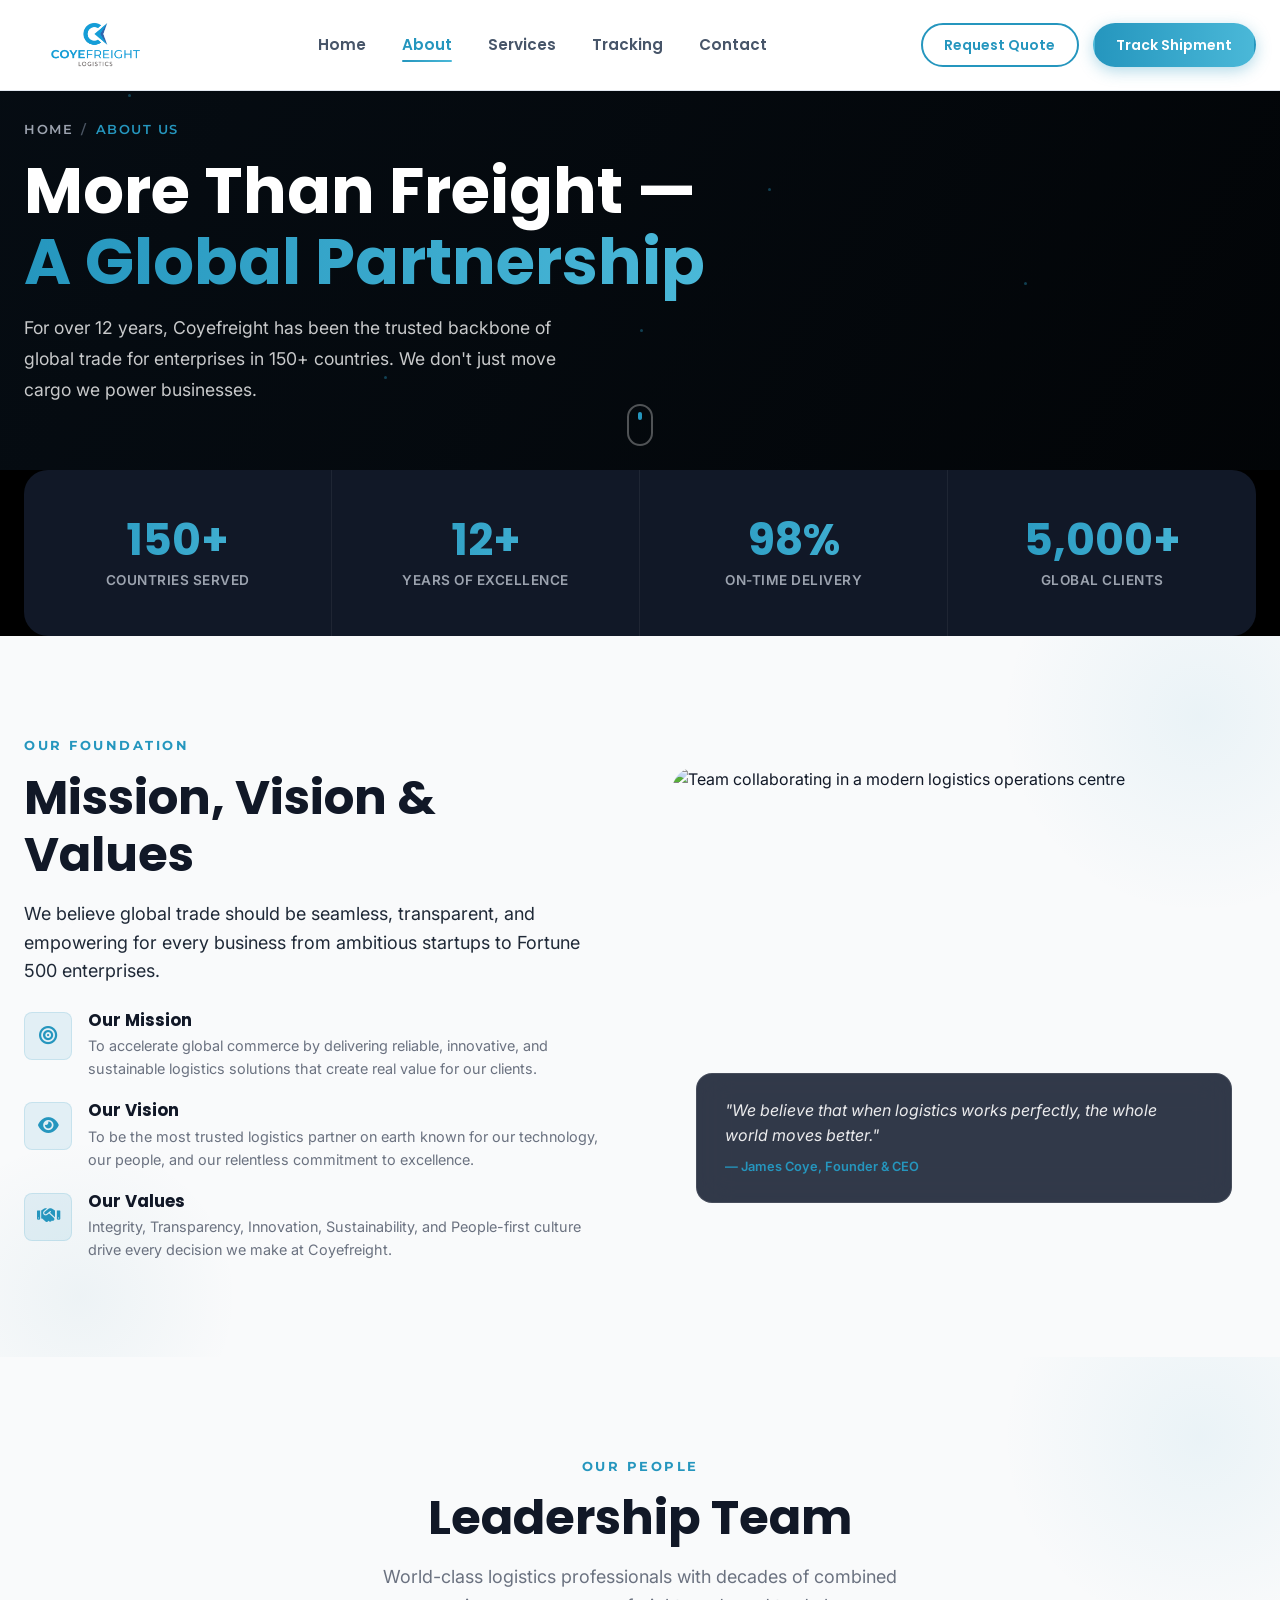
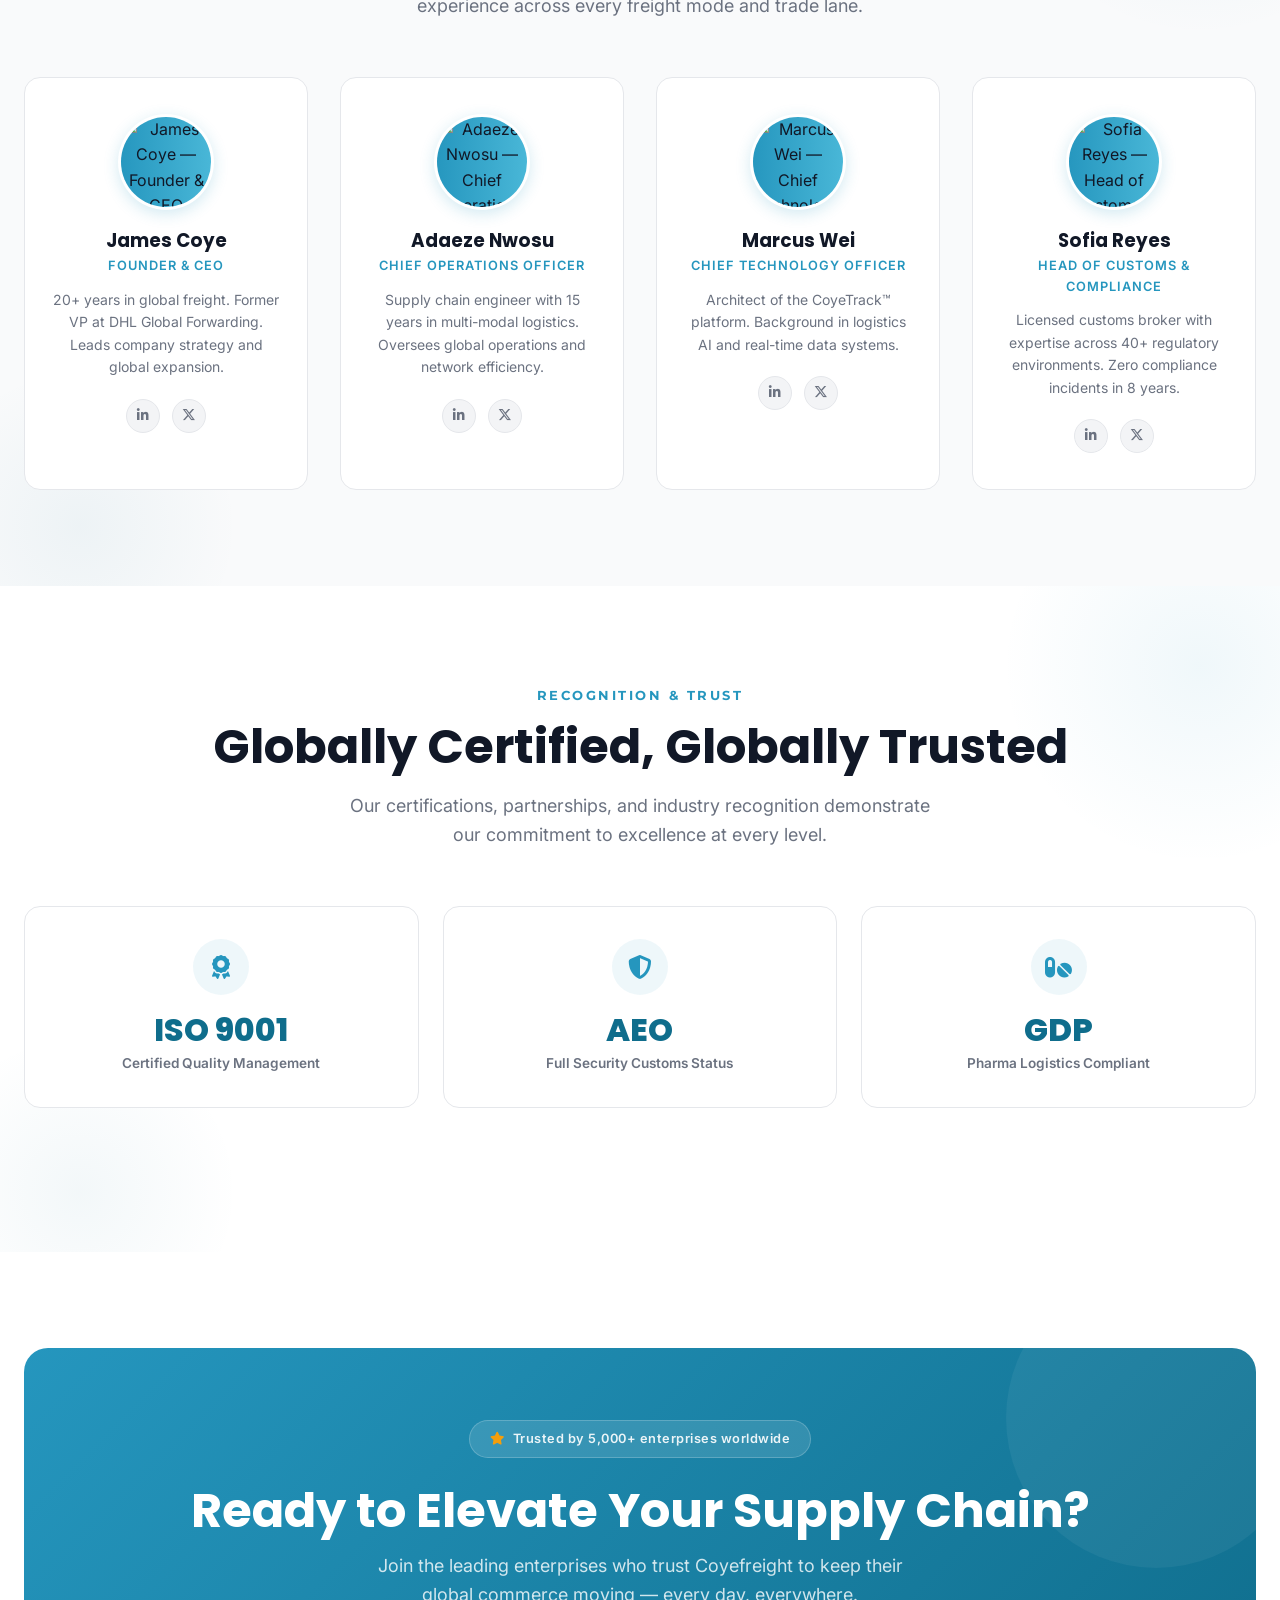
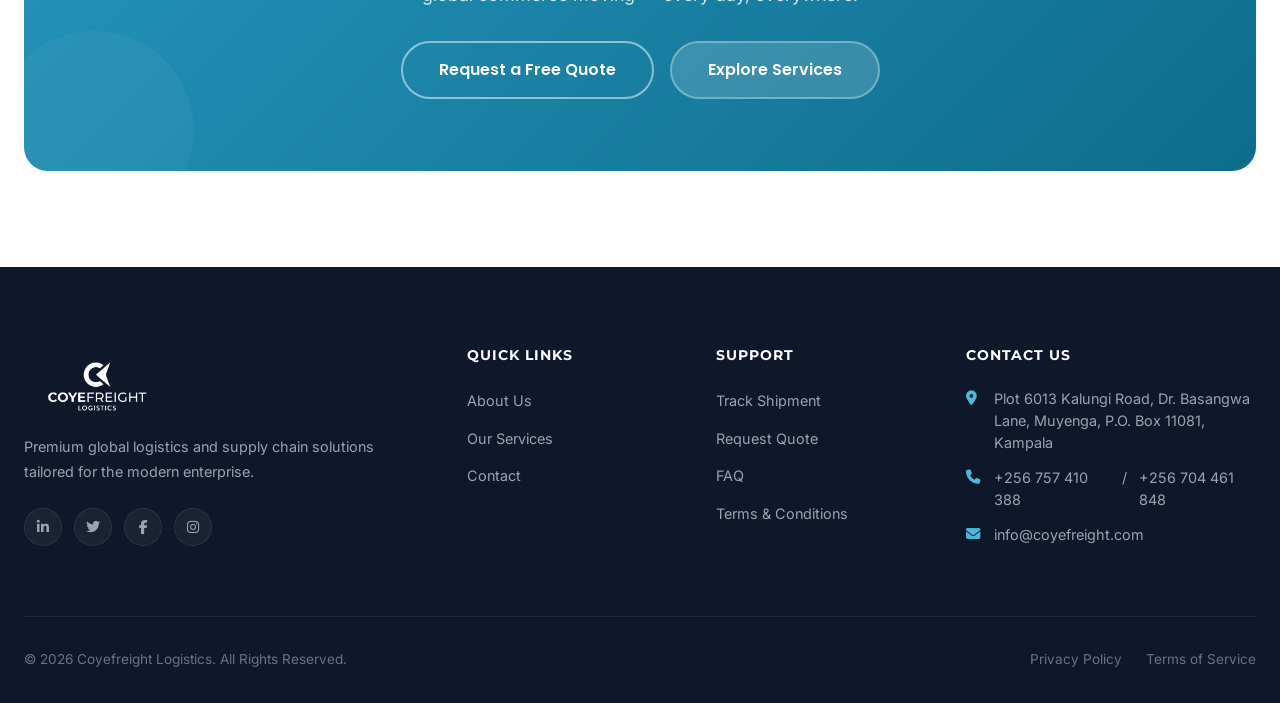
==== commit 9e0c0af8: "Add files via upload" ====
--- a/about.html
+++ b/about.html
@@ -37,7 +37,7 @@
                 <a href="index.html"      class="nav-link">Home</a>
                 <a href="about.html"      class="nav-link active" aria-current="page">About</a>
                 <a href="services.html"   class="nav-link">Services</a>
-                <a href="industries.html" class="nav-link">Industries</a>
+                <!-- <a href="industries.html" class="nav-link">Industries</a> -->
                 <a href="tracking.html"   class="nav-link">Tracking</a>
                 <a href="contact.html"    class="nav-link">Contact</a>
             </nav>
@@ -54,7 +54,7 @@
                 <a href="index.html"      class="mobile-nav-link">Home</a>
                 <a href="about.html"      class="mobile-nav-link">About</a>
                 <a href="services.html"   class="mobile-nav-link">Services</a>
-                <a href="industries.html" class="mobile-nav-link">Industries</a>
+                <!-- <a href="industries.html" class="mobile-nav-link">Industries</a> -->
                 <a href="tracking.html"   class="mobile-nav-link">Tracking</a>
                 <a href="contact.html"    class="mobile-nav-link">Contact</a>
             </nav>
@@ -85,7 +85,7 @@
                         <span class="current">About Us</span>
                     </nav>
                     <h1 id="about-hero-heading">More Than Freight —<br><span class="gradient-text">A Global Partnership</span></h1>
-                    <p>For over 12 years, Coyefreight has been the trusted backbone of global trade for enterprises in 150+ countries. We don't just move cargo — we power businesses.</p>
+                    <p>For over 12 years, Coyefreight has been the trusted backbone of global trade for enterprises in 150+ countries. We don't just move cargo we power businesses.</p>
                 </div>
             </div>
             <div class="page-hero-scroll" aria-hidden="true"></div>
@@ -126,7 +126,7 @@
                     <div>
                         <span class="section-subtitle">Our Foundation</span>
                         <h2 id="mission-heading">Mission, Vision &amp; Values</h2>
-                        <p>We believe global trade should be seamless, transparent, and empowering for every business — from ambitious startups to Fortune 500 enterprises.</p>
+                        <p>We believe global trade should be seamless, transparent, and empowering for every business from ambitious startups to Fortune 500 enterprises.</p>
                         <ul class="feature-list">
                             <li>
                                 <div class="feat-icon" aria-hidden="true"><i class="fa-solid fa-bullseye"></i></div>
@@ -139,7 +139,7 @@
                                 <div class="feat-icon" aria-hidden="true"><i class="fa-solid fa-eye"></i></div>
                                 <div class="feat-text">
                                     <h4>Our Vision</h4>
-                                    <p>To be the most trusted logistics partner on earth — known for our technology, our people, and our relentless commitment to excellence.</p>
+                                    <p>To be the most trusted logistics partner on earth known for our technology, our people, and our relentless commitment to excellence.</p>
                                 </div>
                             </li>
                             <li>
@@ -165,12 +165,12 @@
         <!-- ============================================================ -->
         <!-- Our Story / History — Premium Timeline                       -->
         <!-- ============================================================ -->
-        <section class="section-decorated" aria-labelledby="history-heading">
+        <section class="section-decorated" aria-labelledby="history-heading" style="display: none;">
             <div class="container">
                 <div class="section-header animate-on-scroll">
                     <span class="section-subtitle">Our Journey</span>
                     <h2 id="history-heading">12 Years of Building Trust</h2>
-                    <p>From a small freight brokerage to a global logistics powerhouse — here's how we got here.</p>
+                    <p>From a small freight brokerage to a global logistics powerhouse here's how we got here.</p>
                 </div>
                 <div class="content-split animate-on-scroll">
                     <div class="history-timeline">
@@ -308,8 +308,8 @@
 
                 <!-- Trusted Brands Row -->
                 <div style="margin-top:3rem; text-align:center;" class="animate-on-scroll">
-                    <p style="font-family:var(--font-accent); font-size:0.75rem; font-weight:700; text-transform:uppercase; color:var(--color-gray-400); letter-spacing:2px; margin-bottom:1.5rem;">Trusted by Industry Leaders</p>
-                    <div style="display:flex; justify-content:center; align-items:center; gap:4rem; flex-wrap:wrap;">
+                    <p style="font-family:var(--font-accent); font-size:0.75rem; font-weight:700; text-transform:uppercase; color:var(--color-gray-400); letter-spacing:2px; margin-bottom:1.5rem; display: none;">Trusted by Industry Leaders</p>
+                    <div style="display:flex; justify-content:center; align-items:center; gap:4rem; flex-wrap:wrap; display: none;">
                         <span style="font-family:var(--font-accent); font-size:1.25rem; font-weight:700; color:var(--color-gray-300);"><i class="fa-solid fa-gears" aria-hidden="true"></i> BOSCH</span>
                         <span style="font-family:var(--font-accent); font-size:1.25rem; font-weight:700; color:var(--color-gray-300);"><i class="fa-solid fa-bolt-lightning" aria-hidden="true"></i> SIEMENS</span>
                         <span style="font-family:var(--font-accent); font-size:1.25rem; font-weight:700; color:var(--color-gray-300);"><i class="fa-solid fa-microchip" aria-hidden="true"></i> SAMSUNG</span>
@@ -323,7 +323,7 @@
         <!-- ============================================================ -->
         <!-- Client Testimonial — NEW                                      -->
         <!-- ============================================================ -->
-        <section class="bg-gray" aria-labelledby="about-testimonial-heading">
+        <section class="bg-gray" aria-labelledby="about-testimonial-heading" style="display: none;">
             <div class="container">
                 <div class="section-header animate-on-scroll">
                     <span class="section-subtitle">Client Stories</span>
@@ -379,7 +379,7 @@
                     <ul class="footer-links">
                         <li><a href="about.html">About Us</a></li>
                         <li><a href="services.html">Our Services</a></li>
-                        <li><a href="industries.html">Industries</a></li>
+                        <!-- <li><a href="industries.html">Industries</a></li> -->
                         <li><a href="contact.html">Contact</a></li>
                     </ul>
                 </div>
@@ -395,8 +395,8 @@
                 <div class="footer-col">
                     <h4>Contact Us</h4>
                     <address class="footer-contact" style="font-style:normal;">
-                        <p><i class="fa-solid fa-location-dot" aria-hidden="true"></i> 123 Global Trade Way, NY 10001</p>
-                        <p><i class="fa-solid fa-phone" aria-hidden="true"></i> <a href="tel:+18001234567">+1 (800) 123-4567</a></p>
+                        <p><i class="fa-solid fa-location-dot" aria-hidden="true"></i> Plot 6013 Kalungi Road, Dr. Basangwa Lane, Muyenga, P.O. Box 11081, Kampala</p>
+                        <p><i class="fa-solid fa-phone" aria-hidden="true"></i> <a href="tel:+256757410388">+256 757 410 388</a> / <a href="tel:+256704461848">+256 704 461 848</a></p>
                         <p><i class="fa-solid fa-envelope" aria-hidden="true"></i> <a href="mailto:info@coyefreight.com">info@coyefreight.com</a></p>
                     </address>
                 </div>
--- a/css/style.css
+++ b/css/style.css
@@ -139,6 +139,7 @@
 .mobile-menu.open {
   display: flex;
 }
+
 .mobile-nav-link {
   display: block;
   color: var(--color-navy-muted);
@@ -222,13 +223,11 @@
   left: 0;
   width: 100%;
   height: 100%;
-  background: linear-gradient(
-    105deg,
-    rgba(15, 23, 42, 0.92) 0%,
-    rgba(15, 23, 42, 0.72) 40%,
-    rgba(15, 23, 42, 0.30) 70%,
-    rgba(15, 23, 42, 0.08) 100%
-  );
+  background: linear-gradient(105deg,
+      rgba(15, 23, 42, 0.92) 0%,
+      rgba(15, 23, 42, 0.72) 40%,
+      rgba(15, 23, 42, 0.30) 70%,
+      rgba(15, 23, 42, 0.08) 100%);
   z-index: 1;
 }
 
@@ -308,8 +307,15 @@
 }
 
 @keyframes scrollBounce {
-  0%   { opacity: 1; top: 6px; }
-  100% { opacity: 0; top: 22px; }
+  0% {
+    opacity: 1;
+    top: 6px;
+  }
+
+  100% {
+    opacity: 0;
+    top: 22px;
+  }
 }
 
 /* ==========================================================================
@@ -319,6 +325,7 @@
   padding: 2.5rem 0;
   background: var(--color-surface);
   border-bottom: 1px solid var(--color-surface-border);
+  display: none;
 }
 
 .logobar-wrapper {
@@ -404,6 +411,7 @@
   background-repeat: no-repeat;
   background-attachment: fixed;
   padding: 0 0 5rem;
+  display: none !important;
 }
 
 .about-overlap-card {
@@ -472,7 +480,7 @@
   margin-bottom: 1.25rem;
 }
 
-.why-content > p {
+.why-content>p {
   color: var(--color-navy-muted);
   margin-bottom: 2.25rem;
 }
@@ -567,8 +575,13 @@
 }
 
 @keyframes floatCard {
-  from { transform: translateY(0); }
-  to   { transform: translateY(-10px); }
+  from {
+    transform: translateY(0);
+  }
+
+  to {
+    transform: translateY(-10px);
+  }
 }
 
 /* ==========================================================================
@@ -678,8 +691,15 @@
 }
 
 @keyframes hubPulse {
-  0%   { transform: scale(0.6); opacity: 1; }
-  100% { transform: scale(1.8); opacity: 0; }
+  0% {
+    transform: scale(0.6);
+    opacity: 1;
+  }
+
+  100% {
+    transform: scale(1.8);
+    opacity: 0;
+  }
 }
 
 .hub-tooltip {
@@ -745,6 +765,7 @@
 .industries-section {
   background: var(--color-surface-alt);
   padding: var(--section-padding);
+  display: none;
 }
 
 .industries-grid {
@@ -1056,6 +1077,7 @@
 .testimonials-section {
   background: var(--color-surface);
   padding: var(--section-padding);
+  display: none !important;
 }
 
 .testimonials-grid {
@@ -1255,7 +1277,7 @@
   color: var(--color-navy);
 }
 
-.quote-info > p {
+.quote-info>p {
   color: var(--color-navy-muted);
 }
 
@@ -1613,67 +1635,192 @@
    Responsive Design
    ========================================================================== */
 @media (max-width: 1100px) {
-  .nav-menu { gap: 1.5rem; }
-  .footer-grid { grid-template-columns: 1fr 1fr; }
-  .quote-grid { gap: 3rem; }
-  .logos-grid { gap: 3rem; }
+  .nav-menu {
+    gap: 1.5rem;
+  }
+
+  .footer-grid {
+    grid-template-columns: 1fr 1fr;
+  }
+
+  .quote-grid {
+    gap: 3rem;
+  }
+
+  .logos-grid {
+    gap: 3rem;
+  }
 }
 
 @media (max-width: 992px) {
-  .nav-menu, .nav-actions { display: none; }
-  .mobile-menu-btn { display: flex; }
+
+  .nav-menu,
+  .nav-actions {
+    display: none;
+  }
+
+  .mobile-menu-btn {
+    display: flex;
+  }
+
   .about-overlap-card {
     grid-template-columns: 1fr;
     gap: 2.5rem;
     padding: 2.5rem;
     margin-top: -40px;
   }
-  .about-stats { grid-template-columns: repeat(4, 1fr); }
-  .why-grid, .sus-grid {
+
+  .about-stats {
+    grid-template-columns: repeat(4, 1fr);
+  }
+
+  .why-grid,
+  .sus-grid {
     grid-template-columns: 1fr;
     gap: 3.5rem;
   }
-  .why-visual, .sus-visual {
+
+  .why-visual,
+  .sus-visual {
     justify-content: center;
   }
-  .why-floating-card { left: 0; }
-  .sus-stat-badge { right: 0; }
-  .network-stats-grid { grid-template-columns: 1fr 1fr; }
-  .testimonials-grid, .insights-grid { grid-template-columns: 1fr 1fr; }
-  .quote-grid { grid-template-columns: 1fr; gap: 2.5rem; }
-  .contact-grid { grid-template-columns: 1fr; }
+
+  .why-floating-card {
+    left: 0;
+  }
+
+  .sus-stat-badge {
+    right: 0;
+  }
+
+  .network-stats-grid {
+    grid-template-columns: 1fr 1fr;
+  }
+
+  .testimonials-grid,
+  .insights-grid {
+    grid-template-columns: 1fr 1fr;
+  }
+
+  .quote-grid {
+    grid-template-columns: 1fr;
+    gap: 2.5rem;
+  }
+
+  .contact-grid {
+    grid-template-columns: 1fr;
+  }
 }
 
 @media (max-width: 768px) {
-  section { padding: 4.5rem 0; }
-  .hero { height: auto; min-height: 580px; padding: 7rem 0 3rem; }
-  .hero-buttons { flex-direction: column; align-items: flex-start; }
-  .hero-buttons .btn { width: 100%; max-width: 320px; text-align: center; justify-content: center; }
-  .about-stats { grid-template-columns: 1fr 1fr; }
-  .network-stats-grid { grid-template-columns: 1fr; }
-  .testimonials-grid, .insights-grid { grid-template-columns: 1fr; }
-  .tracking-form { flex-direction: column; }
-  .tracking-form .btn { width: 100%; }
-  .tracking-result-header { flex-direction: column; gap: 0.75rem; }
-  .form-row { grid-template-columns: 1fr; }
-  .footer-grid { grid-template-columns: 1fr; gap: 2rem; }
-  .footer-bottom { flex-direction: column; text-align: center; }
-  .footer-bottom nav { justify-content: center; }
-  .quote-form-wrap { padding: 2rem; }
-  .back-to-top { bottom: 1.25rem; right: 1.25rem; }
+  section {
+    padding: 4.5rem 0;
+  }
+
+  .hero {
+    height: auto;
+    min-height: 580px;
+    padding: 7rem 0 3rem;
+  }
+
+  .hero-buttons {
+    flex-direction: column;
+    align-items: flex-start;
+  }
+
+  .hero-buttons .btn {
+    width: 100%;
+    max-width: 320px;
+    text-align: center;
+    justify-content: center;
+  }
+
+  .about-stats {
+    grid-template-columns: 1fr 1fr;
+  }
+
+  .network-stats-grid {
+    grid-template-columns: 1fr;
+  }
+
+  .testimonials-grid,
+  .insights-grid {
+    grid-template-columns: 1fr;
+  }
+
+  .tracking-form {
+    flex-direction: column;
+  }
+
+  .tracking-form .btn {
+    width: 100%;
+  }
+
+  .tracking-result-header {
+    flex-direction: column;
+    gap: 0.75rem;
+  }
+
+  .form-row {
+    grid-template-columns: 1fr;
+  }
+
+  .footer-grid {
+    grid-template-columns: 1fr;
+    gap: 2rem;
+  }
+
+  .footer-bottom {
+    flex-direction: column;
+    text-align: center;
+  }
+
+  .footer-bottom nav {
+    justify-content: center;
+  }
+
+  .quote-form-wrap {
+    padding: 2rem;
+  }
+
+  .back-to-top {
+    bottom: 1.25rem;
+    right: 1.25rem;
+  }
 }
 
 @media (max-width: 480px) {
-  .about-stats { grid-template-columns: 1fr; text-align: center; }
-  .logo-item { font-size: 1.1rem; }
-  .logos-grid { gap: 2rem; }
-  .certifications-strip { gap: 1rem; flex-direction: column; align-items: center; }
+  .about-stats {
+    grid-template-columns: 1fr;
+    text-align: center;
+  }
+
+  .logo-item {
+    font-size: 1.1rem;
+  }
+
+  .logos-grid {
+    gap: 2rem;
+  }
+
+  .certifications-strip {
+    gap: 1rem;
+    flex-direction: column;
+    align-items: center;
+  }
 }
 
 /* ==========================================================================
    Fade-in-up Animation (used by tracking result)
    ========================================================================== */
 @keyframes fadeInUp {
-  from { opacity: 0; transform: translateY(16px); }
-  to   { opacity: 1; transform: translateY(0); }
-}
+  from {
+    opacity: 0;
+    transform: translateY(16px);
+  }
+
+  to {
+    opacity: 1;
+    transform: translateY(0);
+  }
+}
